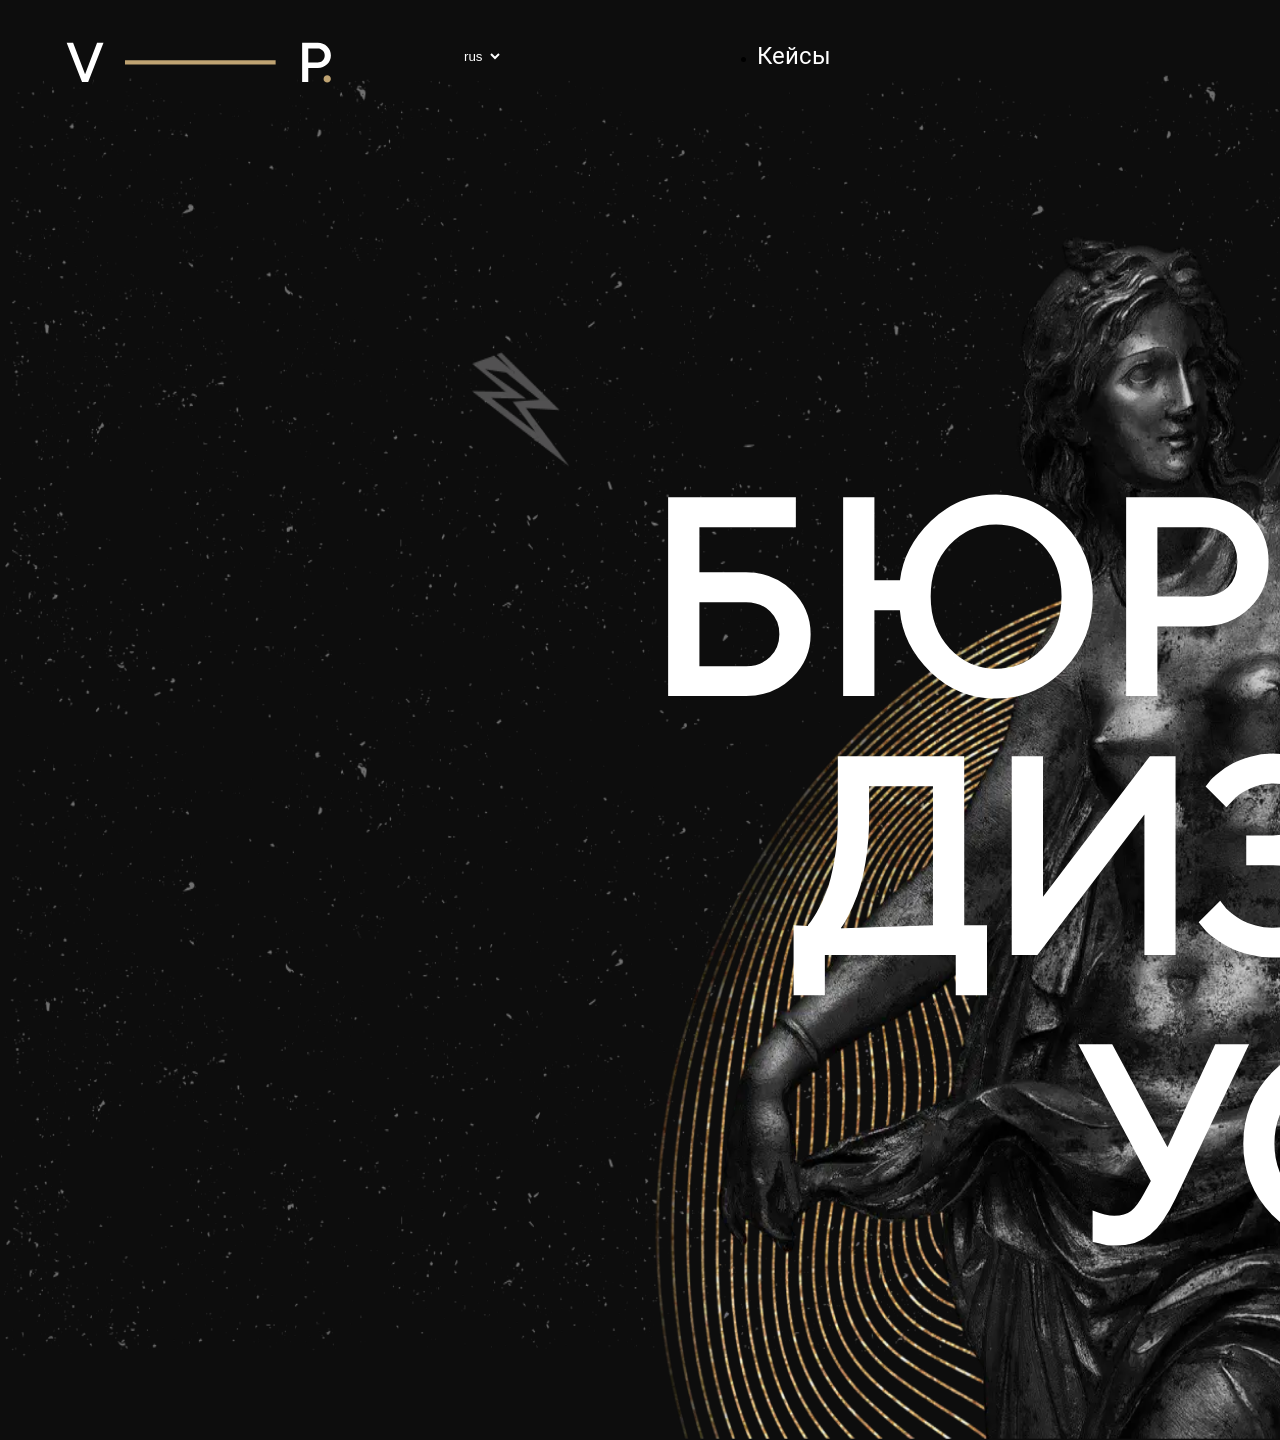
==== docs/index.html @ 6854f587 "cоздается header 2560px" ====
<!DOCTYPE html>
<html lang="ru">

<head>
    <meta charset="UTF-8">
    <meta name="viewport" content="width=device-width, initial-scale=1.0">
    <title>Document</title>
    <link rel="stylesheet" href="css/main.css?t=1648744261347">
</head>

<body>
    <!-- <svg>
        <use xlink:href="img/icons/sprite.svg#clock"></use>
    </svg>
    <svg>
        <use xlink:href="img/icons/sprite.svg#coin"></use>
    </svg>
    <svg>
        <use xlink:href="img/icons/sprite.svg#clouds-fill"></use>
    </svg> -->
    <header class="header">
        <div class="header__top">
          <div class="header__container container">
            <a href="#" class="header__logo logo">
              <picture>
                <!-- <source media="(min-width: 1200px)" srcset="img/header/logo-desktop.svg">
                <source media="(min-width: 768px)" srcset="img/header/logo-tablet.svg"> -->
                <img width="274" height="56" src="img/header/logo.svg" alt="logo" class="logo__img"/>
              </picture> 
            </a>
            <select name="" id="input0" required="required" class="header__select">
                <option class="header__option" value="rus">rus</option>
                <option class="header__option" value="eng">eng</option>
            </select>
            <nav class="nav header__nav js-nav nav--active">
              <ul class="nav__list nav__list--column">
                <li class="nav__item">
                  <a href="#" class="nav__link nav__link--active">Кейсы</a>
                </li>
                <li class="nav__item">
                  <a href="#" class="nav__link">Услуги</a>
                </li>
                <li class="nav__item">
                  <a href="#" class="nav__link">Процесс</a>
                </li>
                <li class="nav__item">
                    <a href="#" class="nav__link">Контакты</a>
                  </li>
              </ul>
            </nav>
            <button type="button" aria-label="close" class="burger header__burger js-burger">
              <span class="burger__line"></span>
              <span class="burger__line"></span>
              <span class="burger__line"></span>
            </button>
            <a class="header__button button button--width" href="#"><span>заявка на</span> проект</a>
          </div>
        </div>
        <div class="header__center">
          <div class="header__container-center container">
            <div class="header__wrap">
              <h1 class="header__title1">
                БЮРО<span class="header__dot">.</span>
              </h1>
              <h2 class="header__title2">
                ДИЗАЙН<span class="header__dot">.</span>
              </h2>
              <h3 class="header__title3">
                УСЛУГ<span class="header__dot">.</span>
              </h3>
              <picture class="header__back">
                <!-- <source media="(min-width: 1200px)" srcset="img/header/eat-desktop-1x.png, img/header/eat-desktop-2x.webp 2x">
                <source media="(min-width: 768px)"  srcset="img/header/eat-tablet-1x.png, img/header/eat-tablet-2x.webp 2x"> -->
                <img width="2560" height="1440" src="img/header/background.webp" alt="bacground" class="header__img"/>
              </picture> 
            </div>
          </div>
        </div>
      </header>


    <!-- подключаем js -->
    <script src="js/main.js?t=1648744261347"></script>
    <script>
        $('#input0').click(function() {
         if($("select#input0 :selected").val() == "rus") {
            $("select#input0").attr('style', 'background-image:url(images/lng_ru.png);');
         }
         if($("select#input0 :selected").val() == "eng") {
            $("select#input0").attr('style', 'background-image:url(images/lng_eng.png);');
         }
            console.log('select color: '+$("select#input0 :selected").val());
        });
        </script>
</body>

</html>
---- docs/css/main.css ----
*{margin:0;padding:0;box-sizing:border-box}img{vertical-align:top}@font-face{font-family:Roboto;src:url(../fonts/Roboto/Roboto-Regular.ttf) format("truetype")}@font-face{font-family:"TT Norms";src:url(../fonts/Norms/TTNorms-Regular.ttf) format("truetype")}.test{font-family:Roboto,Arial,Helvetica,Oswald,sans-serif;background-color:#ff55;height:100vh;display:grid;grid-auto-rows:min-content 1fr min-content;text-align:center;text-transform:uppercase;font-size:24px}.test header{padding:20px;background-color:#4ed19a}.test footer{padding:20px;background-color:#fdce93}.test__img{max-width:100%;height:100%;object-fit:cover}.test__pic{background:url(../img/mentor.jpg) center center/cover no-repeat}.test__content{display:grid;grid-template-columns:repeat(2,1fr);grid-gap:20px}.header{background-color:#0d0d0d;position:relative}.header__top{position:absolute}.header__container{display:flex;align-items:center;justify-content:space-between}.header__logo{margin-left:65px}.header__select{margin-right:254px;margin-left:121px;background-color:transparent;border:none;color:#fff}.header__option{background-color:transparent;color:#fff}.header__nav{flex-grow:1}.header__wrap{position:relative}.header__burger{display:none}.header__button{max-width:340px;margin-left:143px}.header__title1{position:absolute;top:27%;color:#fff;font:700 268px/416px "TT Norms",Arial,sans-serif;left:25%}.header__dot{font:700 268px/416px "TT Norms",Arial,sans-serif;color:#bfa372}.header__title2{position:absolute;top:45%;color:#fff;font:700 268px/416px "TT Norms",Arial,sans-serif;left:31%}.header__title3{position:absolute;top:65%;color:#fff;font:700 268px/416px "TT Norms",Arial,sans-serif;left:42%}.header__img{width:100%;display:block}.container{min-width:2560px;max-width:320px;margin-left:auto;margin-right:auto}.nav__list{display:flex;align-items:center;justify-content:space-between}.nav__item:nth-child(2){margin-left:auto;white-space:-moz-pre-space}.nav__item:nth-child(3){margin-right:auto}.nav__link{font:400 24px/28px Roboto,Arial,Helvetica,Oswald,sans-serif;color:#fff;text-decoration:none}.button{cursor:pointer;display:inline-block;vertical-align:top;border:none;transition:.2s ease-out;color:#bfa372;background-color:#1d1c1c;width:100%;padding:44px 10px 50px;text-align:center}
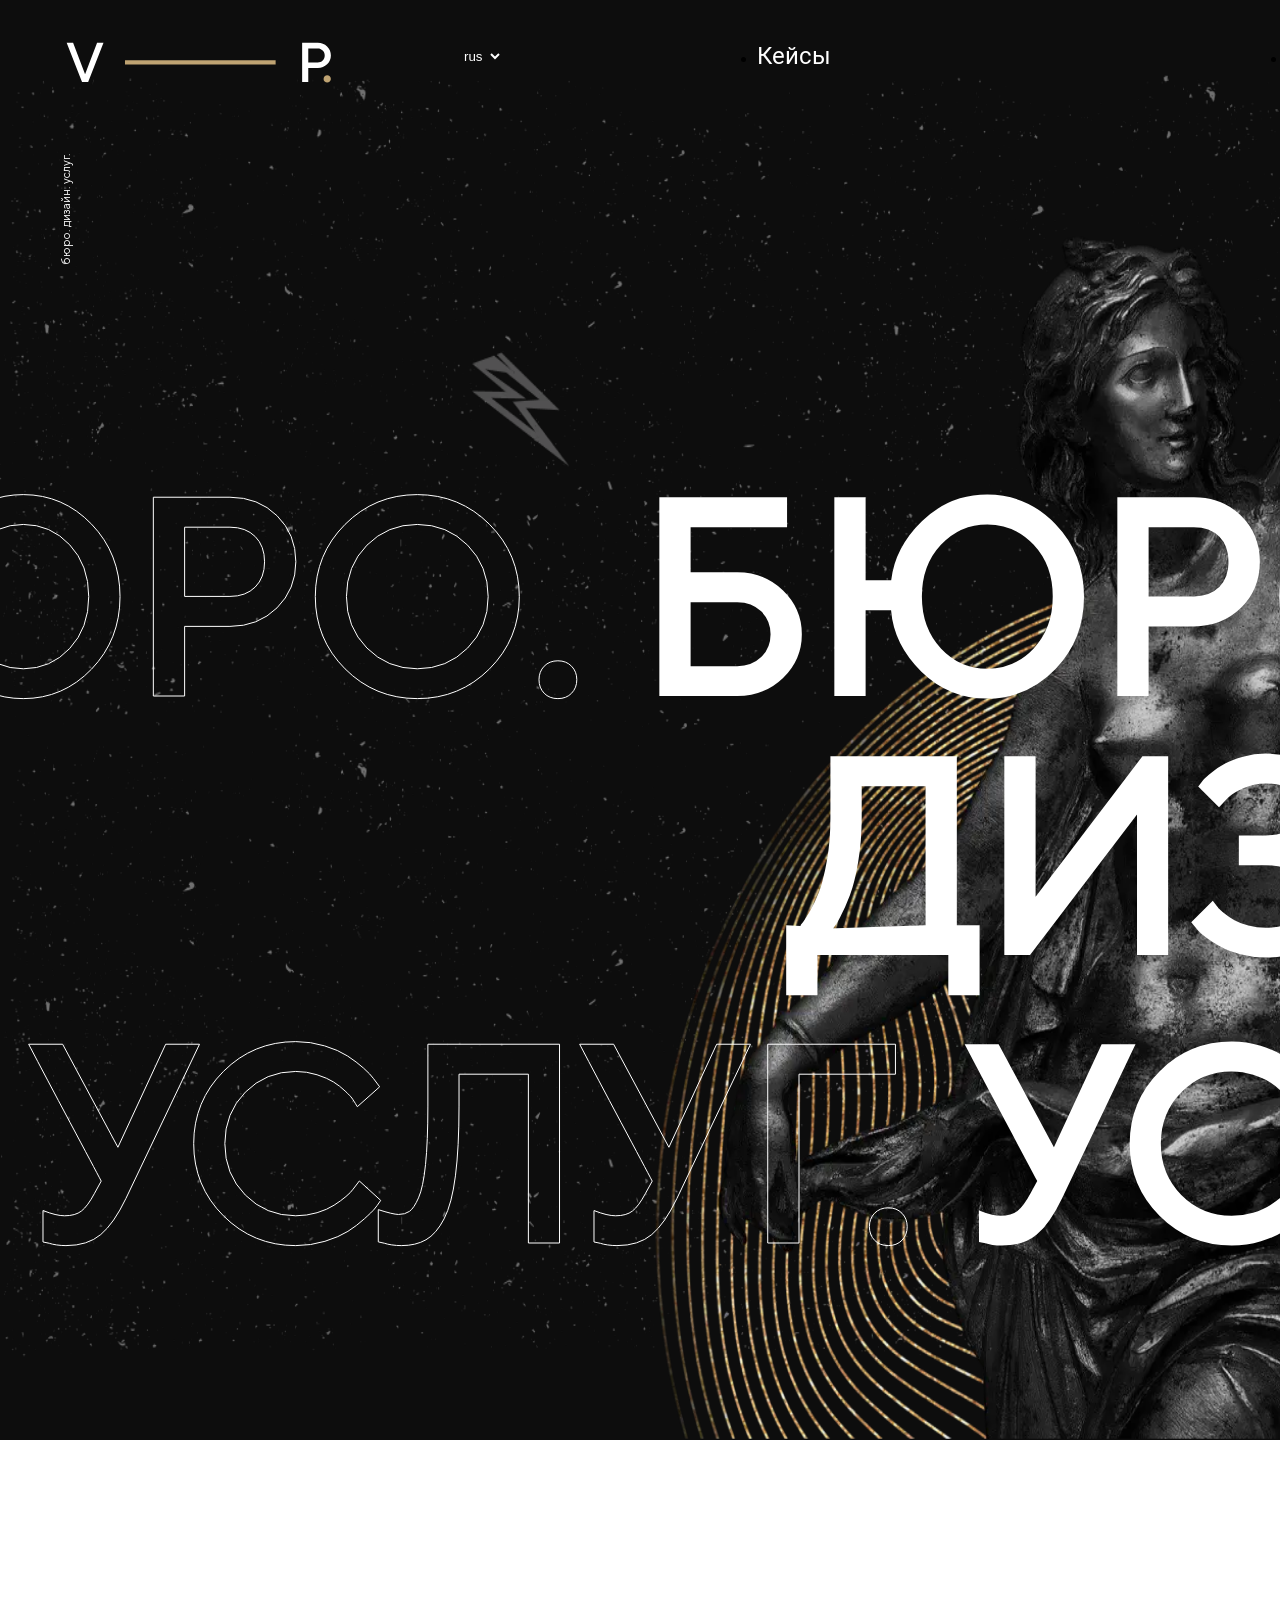
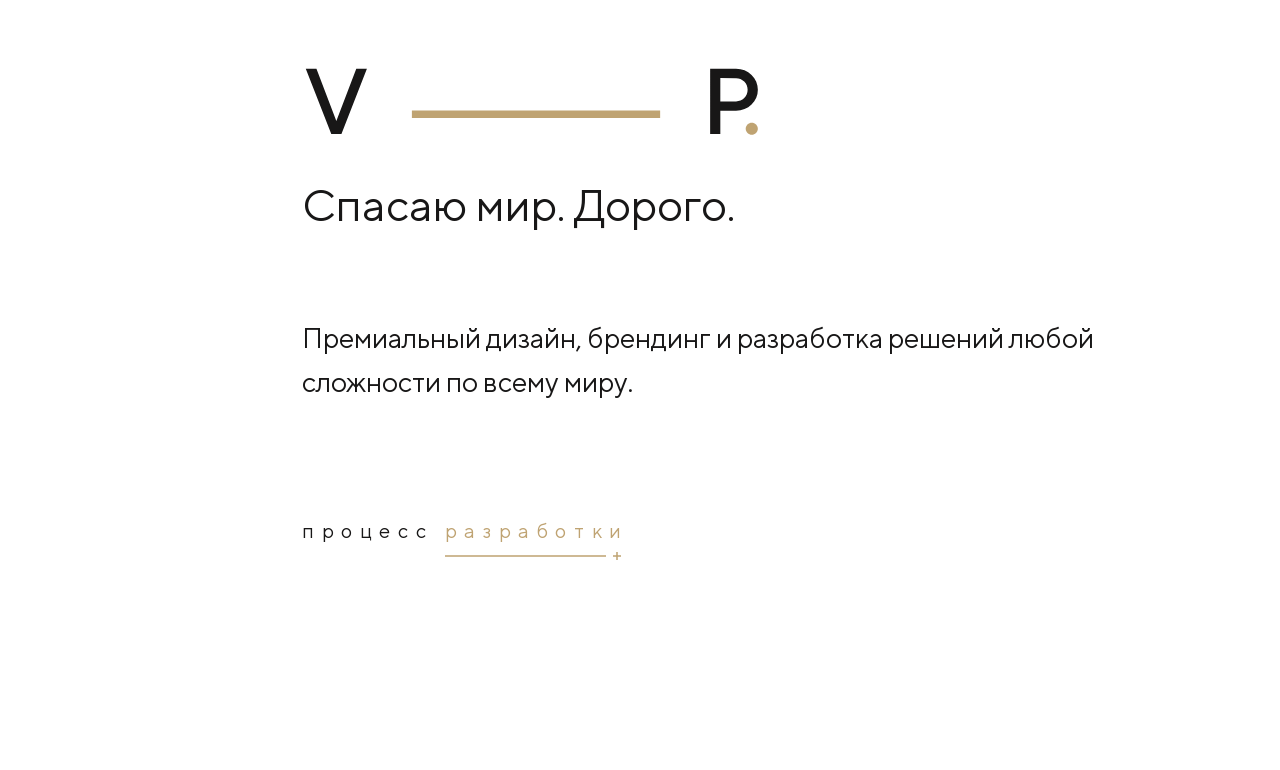
==== commit 1002e0b4: "создается блок info 2560px" ====
--- a/docs/index.html
+++ b/docs/index.html
@@ -5,7 +5,7 @@
     <meta charset="UTF-8">
     <meta name="viewport" content="width=device-width, initial-scale=1.0">
     <title>Document</title>
-    <link rel="stylesheet" href="css/main.css?t=1648744261347">
+    <link rel="stylesheet" href="css/main.css?t=1648762830791">
 </head>
 
 <body>
@@ -53,21 +53,23 @@
               <span class="burger__line"></span>
               <span class="burger__line"></span>
             </button>
-            <a class="header__button button button--width" href="#"><span>заявка на</span> проект</a>
+            <a class="header__button button button--width" href="#"><span class="button__color">заявка на</span> проект</a>
           </div>
         </div>
         <div class="header__center">
           <div class="header__container-center container">
             <div class="header__wrap">
-              <h1 class="header__title1">
+              <h1 class="header__title1"><span class="header__transparant">БЮРО.</span>
                 БЮРО<span class="header__dot">.</span>
               </h1>
               <h2 class="header__title2">
-                ДИЗАЙН<span class="header__dot">.</span>
+                ДИЗАЙН<span class="header__dot">.</span>  <span class="header__transparant">ДИЗАЙН.</span>
               </h2>
               <h3 class="header__title3">
+                <span class="header__transparant">УСЛУГ.</span>
                 УСЛУГ<span class="header__dot">.</span>
               </h3>
+              <div class="header__subtitle">бюро. дизайн. услуг.</div>
               <picture class="header__back">
                 <!-- <source media="(min-width: 1200px)" srcset="img/header/eat-desktop-1x.png, img/header/eat-desktop-2x.webp 2x">
                 <source media="(min-width: 768px)"  srcset="img/header/eat-tablet-1x.png, img/header/eat-tablet-2x.webp 2x"> -->
@@ -77,10 +79,33 @@
           </div>
         </div>
       </header>
+      <section class="info">
+        <div class="info__container container">
+          <div class="info__wrap-text">
+            <a href="#" class="info__logo logo">
+              <picture>
+                <!-- <source media="(min-width: 1200px)" srcset="img/header/logo-desktop.svg">
+                <source media="(min-width: 768px)" srcset="img/header/logo-tablet.svg"> -->
+                <img width="464" height="91" src="img/info/logo.svg" alt="logo" class="logo__img"/>
+              </picture> 
+            </a>
+            <h4 class="info__title">Спасаю мир. Дорого.</h4>
+            <div class="info__subtitle">Премиальный дизайн, брендинг и разработка решений любой сложности по всему миру.</div>
+            <a class="info__link" href="#">процесс <span class="info__link-color">разработки</span></a>
+          </div>
+          <div class="info__wrap-img">
+            <picture class="info__back">
+              <!-- <source media="(min-width: 1200px)" srcset="img/header/eat-desktop-1x.png, img/header/eat-desktop-2x.webp 2x">
+              <source media="(min-width: 768px)"  srcset="img/header/eat-tablet-1x.png, img/header/eat-tablet-2x.webp 2x"> -->
+              <img width="463" height="465" src="img/info/background.webp" alt="bacground" class="info__img"/>
+            </picture> 
+          </div>
+        </div>
+      </section>
 
 
     <!-- подключаем js -->
-    <script src="js/main.js?t=1648744261347"></script>
+    <script src="js/main.js?t=1648762830791"></script>
     <script>
         $('#input0').click(function() {
          if($("select#input0 :selected").val() == "rus") {
--- a/docs/css/main.css
+++ b/docs/css/main.css
@@ -1 +1 @@
-*{margin:0;padding:0;box-sizing:border-box}img{vertical-align:top}@font-face{font-family:Roboto;src:url(../fonts/Roboto/Roboto-Regular.ttf) format("truetype")}@font-face{font-family:"TT Norms";src:url(../fonts/Norms/TTNorms-Regular.ttf) format("truetype")}.test{font-family:Roboto,Arial,Helvetica,Oswald,sans-serif;background-color:#ff55;height:100vh;display:grid;grid-auto-rows:min-content 1fr min-content;text-align:center;text-transform:uppercase;font-size:24px}.test header{padding:20px;background-color:#4ed19a}.test footer{padding:20px;background-color:#fdce93}.test__img{max-width:100%;height:100%;object-fit:cover}.test__pic{background:url(../img/mentor.jpg) center center/cover no-repeat}.test__content{display:grid;grid-template-columns:repeat(2,1fr);grid-gap:20px}.header{background-color:#0d0d0d;position:relative}.header__top{position:absolute}.header__container{display:flex;align-items:center;justify-content:space-between}.header__logo{margin-left:65px}.header__select{margin-right:254px;margin-left:121px;background-color:transparent;border:none;color:#fff}.header__option{background-color:transparent;color:#fff}.header__nav{flex-grow:1}.header__wrap{position:relative}.header__burger{display:none}.header__button{max-width:340px;margin-left:143px}.header__title1{position:absolute;top:27%;color:#fff;font:700 268px/416px "TT Norms",Arial,sans-serif;left:25%}.header__dot{font:700 268px/416px "TT Norms",Arial,sans-serif;color:#bfa372}.header__title2{position:absolute;top:45%;color:#fff;font:700 268px/416px "TT Norms",Arial,sans-serif;left:31%}.header__title3{position:absolute;top:65%;color:#fff;font:700 268px/416px "TT Norms",Arial,sans-serif;left:42%}.header__img{width:100%;display:block}.container{min-width:2560px;max-width:320px;margin-left:auto;margin-right:auto}.nav__list{display:flex;align-items:center;justify-content:space-between}.nav__item:nth-child(2){margin-left:auto;white-space:-moz-pre-space}.nav__item:nth-child(3){margin-right:auto}.nav__link{font:400 24px/28px Roboto,Arial,Helvetica,Oswald,sans-serif;color:#fff;text-decoration:none}.button{cursor:pointer;display:inline-block;vertical-align:top;border:none;transition:.2s ease-out;color:#bfa372;background-color:#1d1c1c;width:100%;padding:44px 10px 50px;text-align:center}+*{margin:0;padding:0;box-sizing:border-box}img{vertical-align:top}@font-face{font-family:Roboto;src:url(../fonts/Roboto/Roboto-Regular.ttf) format("truetype")}@font-face{font-family:"TT Norms";src:url(../fonts/Norms/TTNorms-Regular.ttf) format("truetype")}.test{font-family:Roboto,Arial,Helvetica,Oswald,sans-serif;background-color:#ff55;height:100vh;display:grid;grid-auto-rows:min-content 1fr min-content;text-align:center;text-transform:uppercase;font-size:24px}.test header{padding:20px;background-color:#4ed19a}.test footer{padding:20px;background-color:#fdce93}.test__img{max-width:100%;height:100%;object-fit:cover}.test__pic{background:url(../img/mentor.jpg) center center/cover no-repeat}.test__content{display:grid;grid-template-columns:repeat(2,1fr);grid-gap:20px}.header{background-color:#0d0d0d;position:relative}.header__top{position:absolute}.header__container{display:flex;align-items:center;justify-content:space-between}.header__logo{margin-left:65px}.header__select{margin-right:254px;margin-left:121px;background-color:transparent;border:none;color:#fff}.header__option{background-color:transparent;color:#fff}.header__nav{flex-grow:1}.header__wrap{position:relative}.header__burger{display:none}.header__button{max-width:390px;margin-left:143px;position:relative;display:flex}.header__button::after{position:absolute;content:" ";background:url(../img/header/line.svg) no-repeat;right:91px;bottom:32px;width:92px;height:6px}.header__title1{position:absolute;top:27%;color:#fff;font:700 268px/416px "TT Norms",Arial,sans-serif;left:-13%}.header__dot{font:700 268px/416px "TT Norms",Arial,sans-serif;color:#bfa372}.header__title2{position:absolute;top:45%;color:#fff;font:700 268px/416px "TT Norms",Arial,sans-serif;right:-27%}.header__title3{position:absolute;top:65%;color:#fff;font:700 268px/416px "TT Norms",Arial,sans-serif;left:1%}.header__transparant{font:700 268px/416px "TT Norms",Arial,sans-serif;color:transparent;-webkit-text-stroke:1px #fff}.header__subtitle{font:400 12px/14px "TT Norms",Arial,sans-serif;color:#fff;position:absolute;top:14%;left:10px;transform:rotate(-90deg)}.header__img{width:100%;display:block}.logo__img{display:block}.container{min-width:2560px;max-width:320px;margin-left:auto;margin-right:auto}.nav__list{display:flex;align-items:center;justify-content:space-between}.nav__item:nth-child(2){margin-left:auto;white-space:-moz-pre-space}.nav__item:nth-child(3){margin-right:auto}.nav__link{font:400 24px/28px Roboto,Arial,Helvetica,Oswald,sans-serif;color:#fff;text-decoration:none}.button{cursor:pointer;display:inline-block;vertical-align:top;border:none;transition:.2s ease-out;color:#fff;background-color:#1d1c1c;width:100%;text-decoration:none;letter-spacing:.38em;padding:44px 10px 50px;text-align:center}.button__color{color:#bfa372;display:inline-block}.info{background-color:#fff}.info__container{display:flex;align-items:center;justify-content:space-between;padding:205px 464px 227px 302px}.info__logo{width:464px;height:91px;display:block;object-fit:cover;margin-bottom:42px}.info__title{font:400 45px/53px "TT Norms",Arial,sans-serif;color:#181717;margin-bottom:85px}.info__subtitle{font:400 28px/44px "TT Norms",Arial,sans-serif;color:#181717;max-width:862px;margin-bottom:115px}.info__link{display:inline-block;font:400 20px/24px "TT Norms",Arial,sans-serif;color:#181717;letter-spacing:.38em;text-decoration:none;position:relative}.info__link-color{color:#bfa372}.info__link::after{position:absolute;content:" ";background:url(../img/info/line.svg) no-repeat;right:-11px;top:33px;width:195px;height:9px}
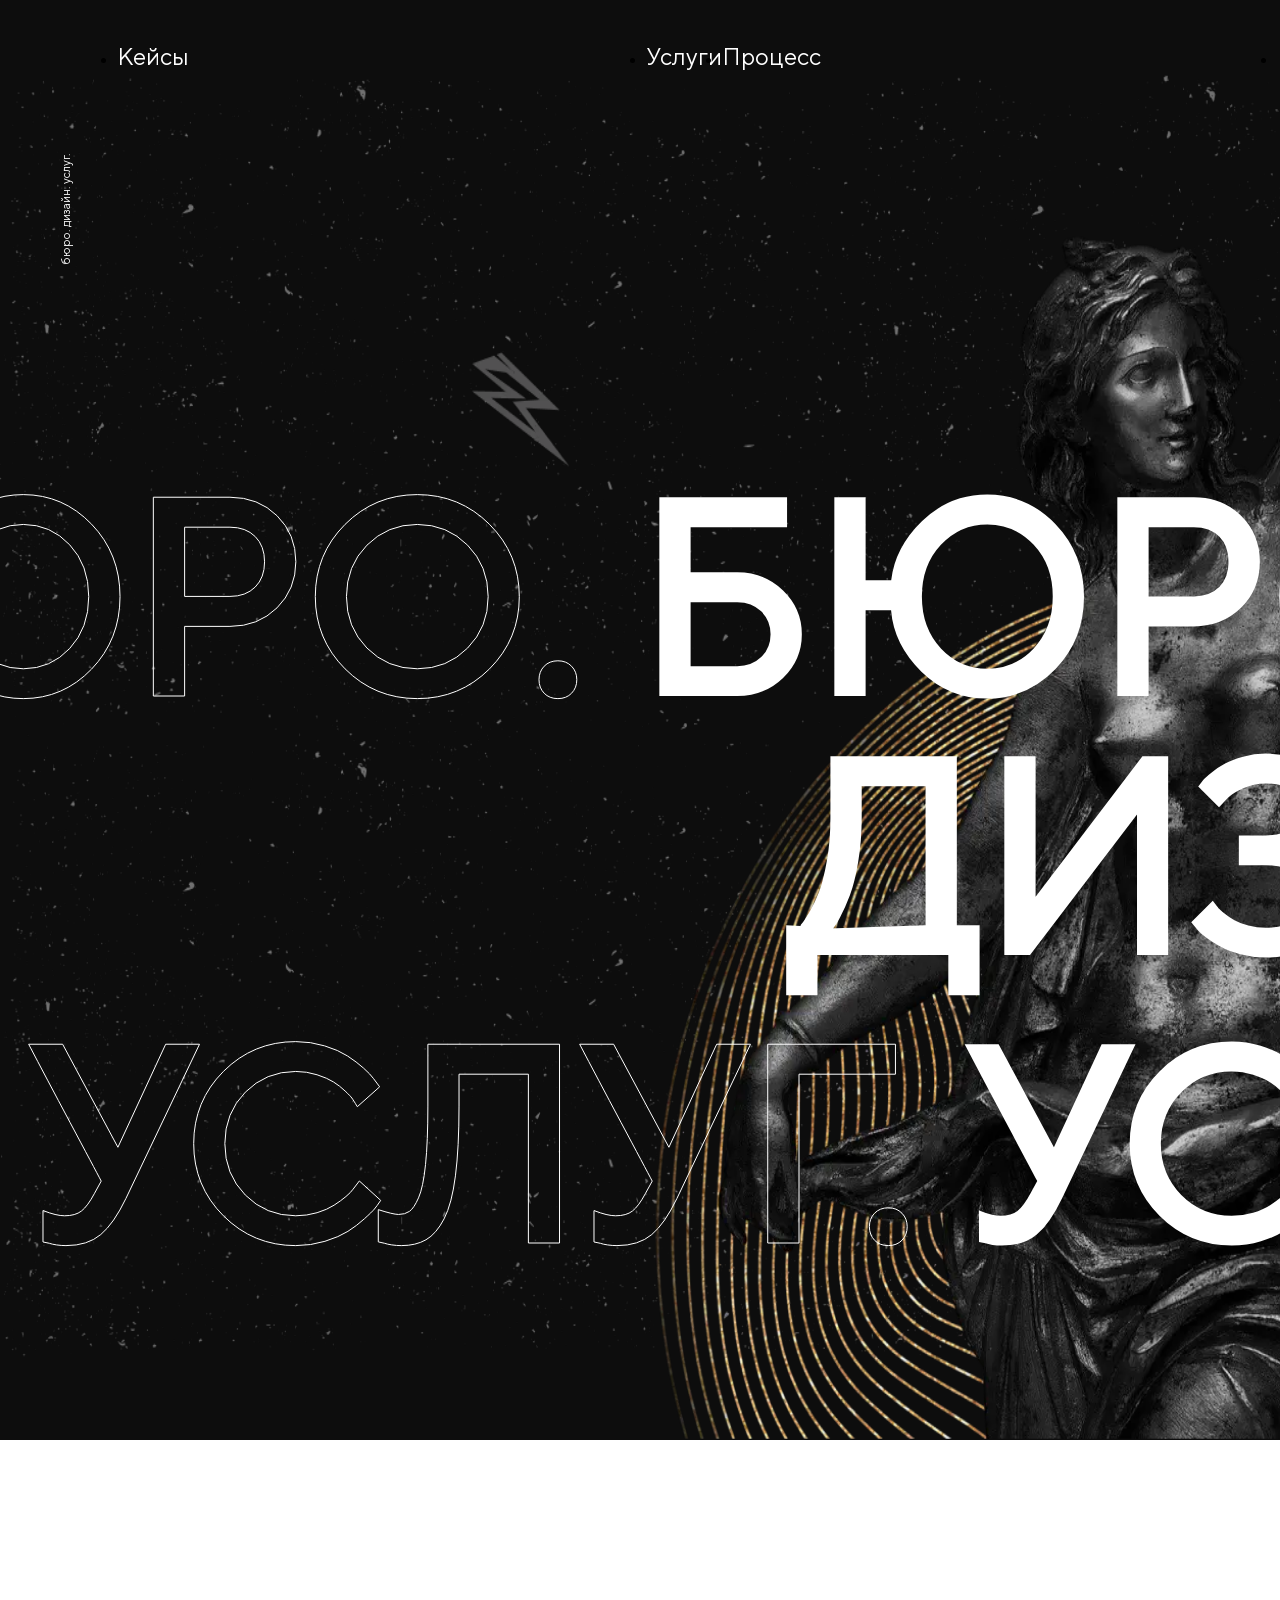
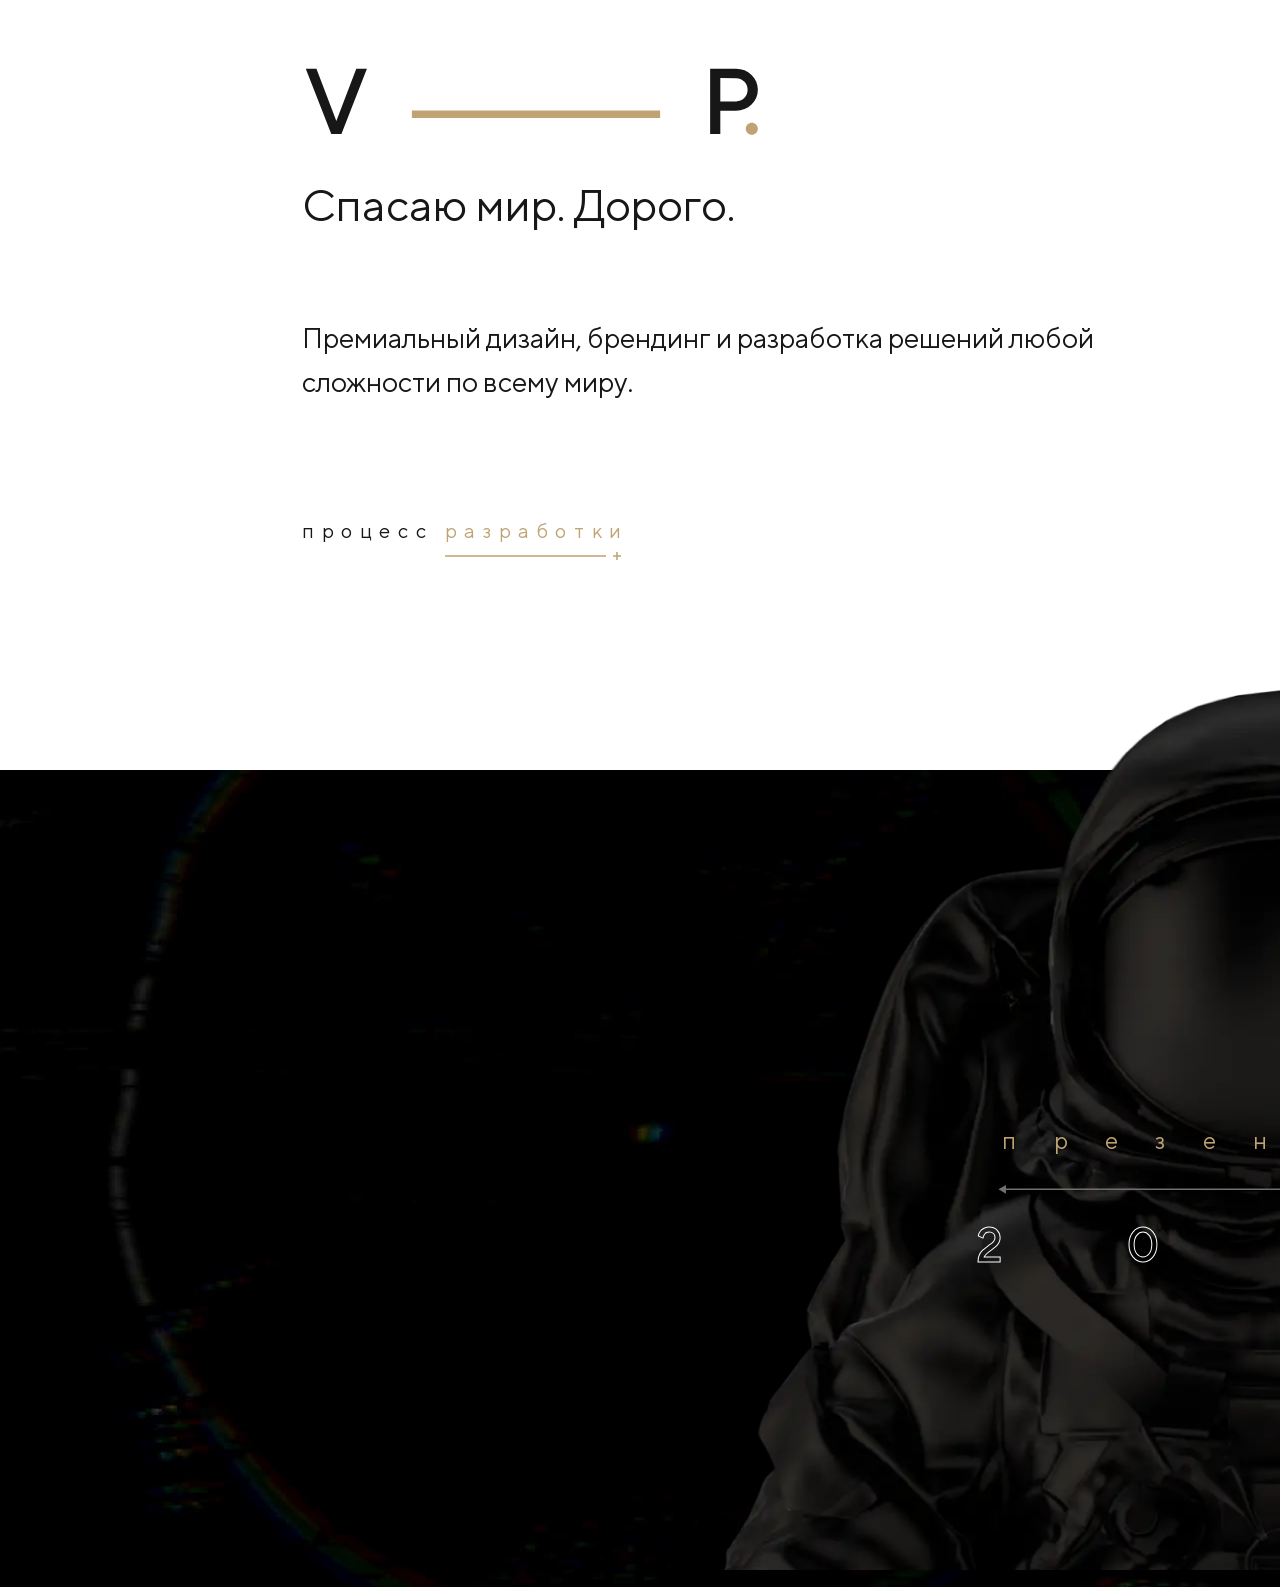
==== commit 161fc3c2: "создается блок presentation" ====
--- a/docs/index.html
+++ b/docs/index.html
@@ -5,7 +5,7 @@
     <meta charset="UTF-8">
     <meta name="viewport" content="width=device-width, initial-scale=1.0">
     <title>Document</title>
-    <link rel="stylesheet" href="css/main.css?t=1648762830791">
+    <link rel="stylesheet" href="css/main.css?t=1648934604982">
 </head>
 
 <body>
@@ -102,10 +102,21 @@
           </div>
         </div>
       </section>
+      <section class="presentation">
+        <div class="presentation__container container">
+          <h5 class="presentation__title">презентация</h5>
+          <div class="presentation__subtitle">20<span class="presentation__subtitle-color">22</span></div>
+          <picture class="presentation__back">
+            <!-- <source media="(min-width: 1200px)" srcset="img/header/eat-desktop-1x.png, img/header/eat-desktop-2x.webp 2x">
+            <source media="(min-width: 768px)"  srcset="img/header/eat-tablet-1x.png, img/header/eat-tablet-2x.webp 2x"> -->
+            <img width="463" height="465" src="img/presentation/cosmo.webp" alt="bacground" class="presentation__img"/>
+          </picture> 
+        </div>
+      </section>
 
 
     <!-- подключаем js -->
-    <script src="js/main.js?t=1648762830791"></script>
+    <script src="js/main.js?t=1648934604982"></script>
     <script>
         $('#input0').click(function() {
          if($("select#input0 :selected").val() == "rus") {
--- a/docs/css/main.css
+++ b/docs/css/main.css
@@ -1 +1 @@
-*{margin:0;padding:0;box-sizing:border-box}img{vertical-align:top}@font-face{font-family:Roboto;src:url(../fonts/Roboto/Roboto-Regular.ttf) format("truetype")}@font-face{font-family:"TT Norms";src:url(../fonts/Norms/TTNorms-Regular.ttf) format("truetype")}.test{font-family:Roboto,Arial,Helvetica,Oswald,sans-serif;background-color:#ff55;height:100vh;display:grid;grid-auto-rows:min-content 1fr min-content;text-align:center;text-transform:uppercase;font-size:24px}.test header{padding:20px;background-color:#4ed19a}.test footer{padding:20px;background-color:#fdce93}.test__img{max-width:100%;height:100%;object-fit:cover}.test__pic{background:url(../img/mentor.jpg) center center/cover no-repeat}.test__content{display:grid;grid-template-columns:repeat(2,1fr);grid-gap:20px}.header{background-color:#0d0d0d;position:relative}.header__top{position:absolute}.header__container{display:flex;align-items:center;justify-content:space-between}.header__logo{margin-left:65px}.header__select{margin-right:254px;margin-left:121px;background-color:transparent;border:none;color:#fff}.header__option{background-color:transparent;color:#fff}.header__nav{flex-grow:1}.header__wrap{position:relative}.header__burger{display:none}.header__button{max-width:390px;margin-left:143px;position:relative;display:flex}.header__button::after{position:absolute;content:" ";background:url(../img/header/line.svg) no-repeat;right:91px;bottom:32px;width:92px;height:6px}.header__title1{position:absolute;top:27%;color:#fff;font:700 268px/416px "TT Norms",Arial,sans-serif;left:-13%}.header__dot{font:700 268px/416px "TT Norms",Arial,sans-serif;color:#bfa372}.header__title2{position:absolute;top:45%;color:#fff;font:700 268px/416px "TT Norms",Arial,sans-serif;right:-27%}.header__title3{position:absolute;top:65%;color:#fff;font:700 268px/416px "TT Norms",Arial,sans-serif;left:1%}.header__transparant{font:700 268px/416px "TT Norms",Arial,sans-serif;color:transparent;-webkit-text-stroke:1px #fff}.header__subtitle{font:400 12px/14px "TT Norms",Arial,sans-serif;color:#fff;position:absolute;top:14%;left:10px;transform:rotate(-90deg)}.header__img{width:100%;display:block}.logo__img{display:block}.container{min-width:2560px;max-width:320px;margin-left:auto;margin-right:auto}.nav__list{display:flex;align-items:center;justify-content:space-between}.nav__item:nth-child(2){margin-left:auto;white-space:-moz-pre-space}.nav__item:nth-child(3){margin-right:auto}.nav__link{font:400 24px/28px Roboto,Arial,Helvetica,Oswald,sans-serif;color:#fff;text-decoration:none}.button{cursor:pointer;display:inline-block;vertical-align:top;border:none;transition:.2s ease-out;color:#fff;background-color:#1d1c1c;width:100%;text-decoration:none;letter-spacing:.38em;padding:44px 10px 50px;text-align:center}.button__color{color:#bfa372;display:inline-block}.info{background-color:#fff}.info__container{display:flex;align-items:center;justify-content:space-between;padding:205px 464px 227px 302px}.info__logo{width:464px;height:91px;display:block;object-fit:cover;margin-bottom:42px}.info__title{font:400 45px/53px "TT Norms",Arial,sans-serif;color:#181717;margin-bottom:85px}.info__subtitle{font:400 28px/44px "TT Norms",Arial,sans-serif;color:#181717;max-width:862px;margin-bottom:115px}.info__link{display:inline-block;font:400 20px/24px "TT Norms",Arial,sans-serif;color:#181717;letter-spacing:.38em;text-decoration:none;position:relative}.info__link-color{color:#bfa372}.info__link::after{position:absolute;content:" ";background:url(../img/info/line.svg) no-repeat;right:-11px;top:33px;width:195px;height:9px}+*{margin:0;padding:0;box-sizing:border-box}img{vertical-align:top}@font-face{font-family:Roboto;src:url(../fonts/Roboto/Roboto-Regular.ttf) format("truetype")}@font-face{font-family:"TT Norms";src:url(../fonts/Norms/TTNorms-Regular.ttf) format("truetype")}.test{font-family:Roboto,Arial,Helvetica,Oswald,sans-serif;background-color:#ff55;height:100vh;display:grid;grid-auto-rows:min-content 1fr min-content;text-align:center;text-transform:uppercase;font-size:24px}.test header{padding:20px;background-color:#4ed19a}.test footer{padding:20px;background-color:#fdce93}.test__img{max-width:100%;height:100%;object-fit:cover}.test__pic{background:url(../img/mentor.jpg) center center/cover no-repeat}.test__content{display:grid;grid-template-columns:repeat(2,1fr);grid-gap:20px}.header{background-color:#0d0d0d;position:relative}.header__top{position:absolute;left:50%;transform:translate(-50%);z-index:1}.header__container{display:flex;align-items:center;justify-content:space-between}.header__logo{margin-left:65px}.header__select{margin-right:254px;margin-left:121px;background-color:transparent;border:none;color:#fff}.header__option{background-color:transparent;color:#fff}.header__nav{flex-grow:1}.header__wrap{position:relative}.header__burger{display:none}.header__button{max-width:390px;margin-left:143px;position:relative;display:flex}.header__button::after{position:absolute;content:" ";background:url(../img/header/line.svg) no-repeat;right:91px;bottom:32px;width:92px;height:6px}.header__title1{position:absolute;top:27%;color:#fff;font:700 268px/416px "TT Norms",Arial,sans-serif;left:-13%}.header__dot{font:700 268px/416px "TT Norms",Arial,sans-serif;color:#bfa372}.header__title2{position:absolute;top:45%;color:#fff;font:700 268px/416px "TT Norms",Arial,sans-serif;right:-27%}.header__title3{position:absolute;top:65%;color:#fff;font:700 268px/416px "TT Norms",Arial,sans-serif;left:1%}.header__transparant{font:700 268px/416px "TT Norms",Arial,sans-serif;color:transparent;-webkit-text-stroke:1px #fff}.header__subtitle{font:400 12px/14px "TT Norms",Arial,sans-serif;color:#fff;position:absolute;top:14%;left:10px;transform:rotate(-90deg)}.header__img{width:100%;display:block}.logo__img{display:block}.container{min-width:2560px;max-width:320px;margin-left:auto;margin-right:auto}.nav__list{display:flex;align-items:center;justify-content:space-between}.nav__item:nth-child(2){margin-left:auto;white-space:-moz-pre-space}.nav__item:nth-child(3){margin-right:auto}.nav__link{font:400 24px/28px "TT Norms",Arial,sans-serif;color:#fff;text-decoration:none}.button{cursor:pointer;display:inline-block;vertical-align:top;border:none;transition:.2s ease-out;color:#fff;background-color:#1d1c1c;width:100%;text-decoration:none;letter-spacing:.38em;padding:44px 10px 50px;text-align:center}.button__color{color:#bfa372;display:inline-block}.info{background-color:#fff}.info__container{display:flex;align-items:center;justify-content:space-between;padding:205px 464px 227px 302px}.info__logo{width:464px;height:91px;display:block;object-fit:cover;margin-bottom:42px}.info__title{font:400 45px/53px "TT Norms",Arial,sans-serif;color:#181717;margin-bottom:85px}.info__subtitle{font:400 28px/44px "TT Norms",Arial,sans-serif;color:#181717;max-width:862px;margin-bottom:115px}.info__link{display:inline-block;font:400 20px/24px "TT Norms",Arial,sans-serif;color:#181717;letter-spacing:.38em;text-decoration:none;position:relative}.info__link-color{color:#bfa372}.info__link::after{position:absolute;content:" ";background:url(../img/info/line.svg) no-repeat;right:-11px;top:33px;width:195px;height:9px}.presentation{background:url(../img/presentation/background.jpg) center center/cover no-repeat}.presentation__container{position:relative;padding-top:356px;padding-bottom:314px}.presentation__title{letter-spacing:1.56em;font:400 24px/28px "TT Norms",Arial,sans-serif;color:#bfa372;text-align:center;position:relative;z-index:10;margin-bottom:64px}.presentation__title::after{position:absolute;content:" ";left:39%;bottom:-50px;width:100%;height:20px;background:url(../img/presentation/arrow.svg) no-repeat}.presentation__subtitle{letter-spacing:2.72em;font:700 46px/55px "TT Norms",Arial,sans-serif;color:transparent;-webkit-text-stroke:1px #fff;text-align:center;position:relative;z-index:10}.presentation__subtitle-color{font:700 46px/55px "TT Norms",Arial,sans-serif;color:#bfa372;-webkit-text-stroke:0 #fff}.presentation__back{position:absolute;top:-200px;left:50%;transform:translate(-50%);z-index:0}.presentation__img{display:block;width:1569px;height:1000px}
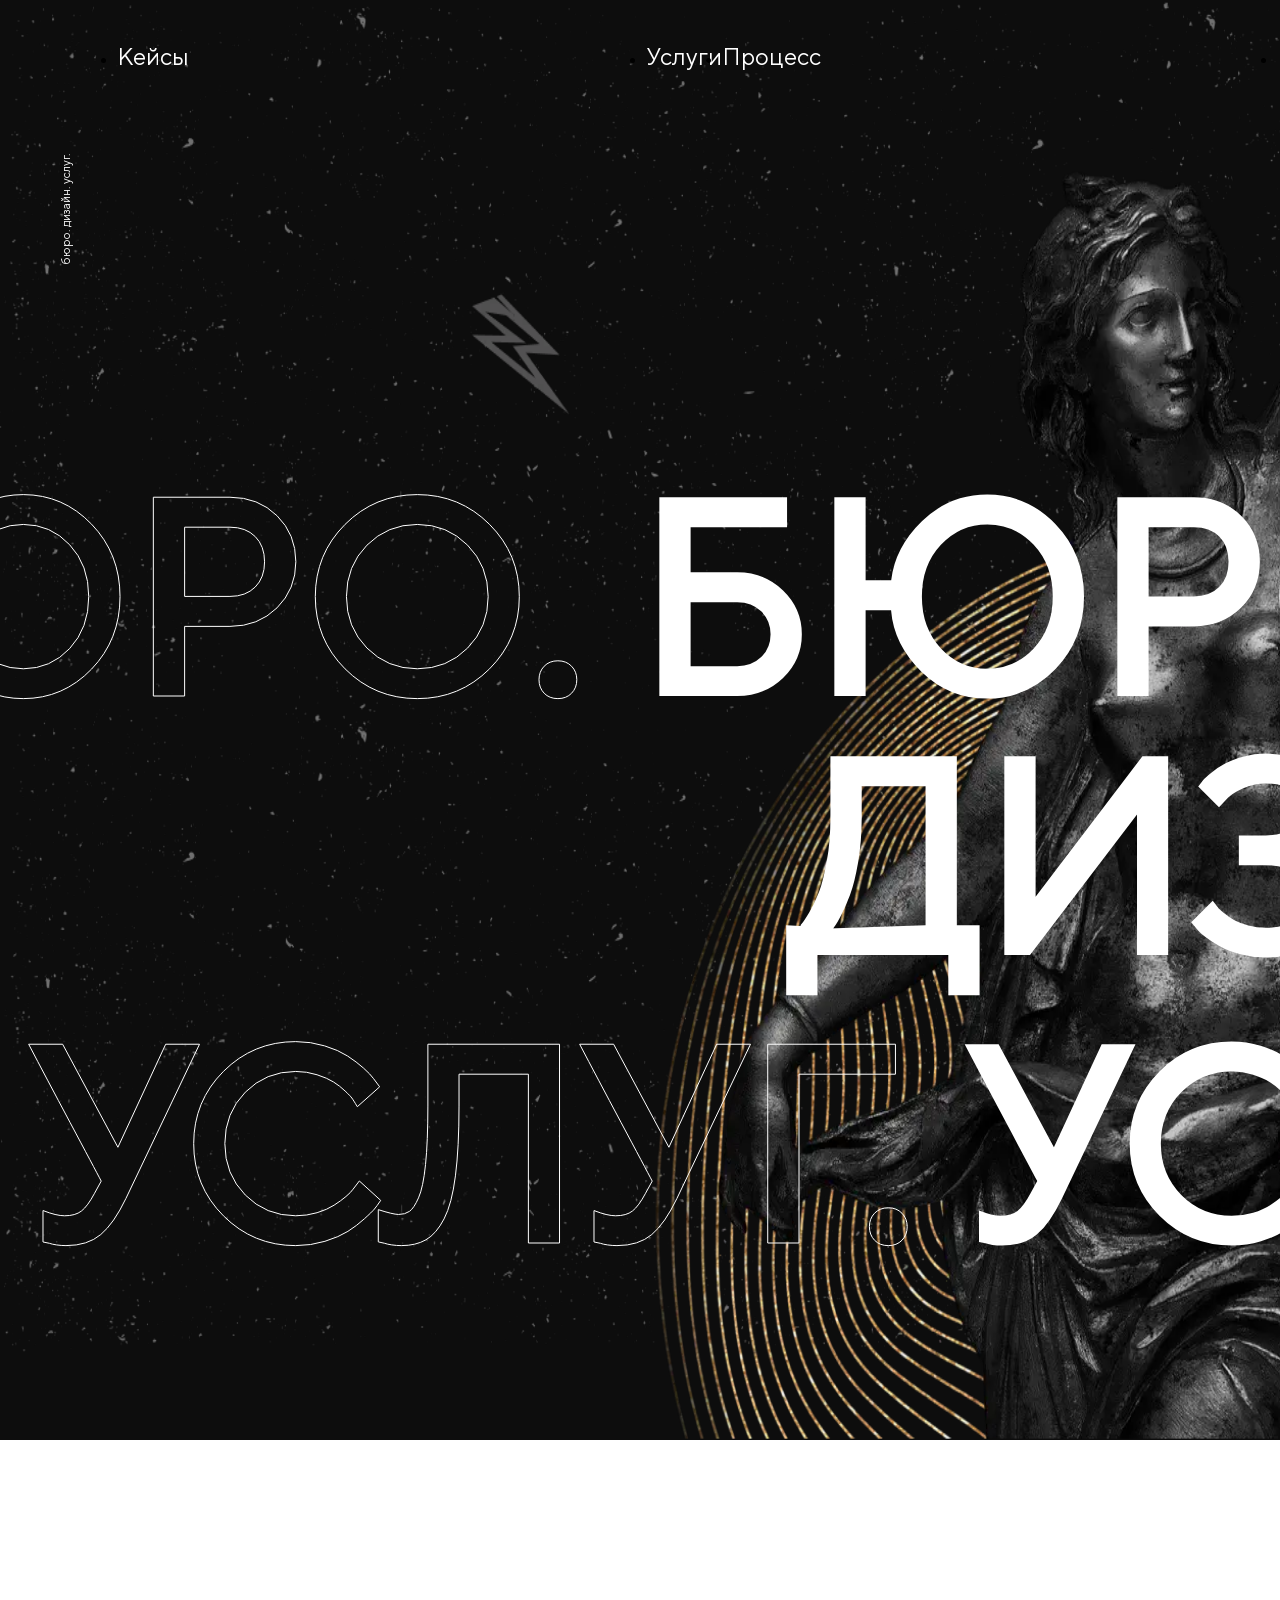
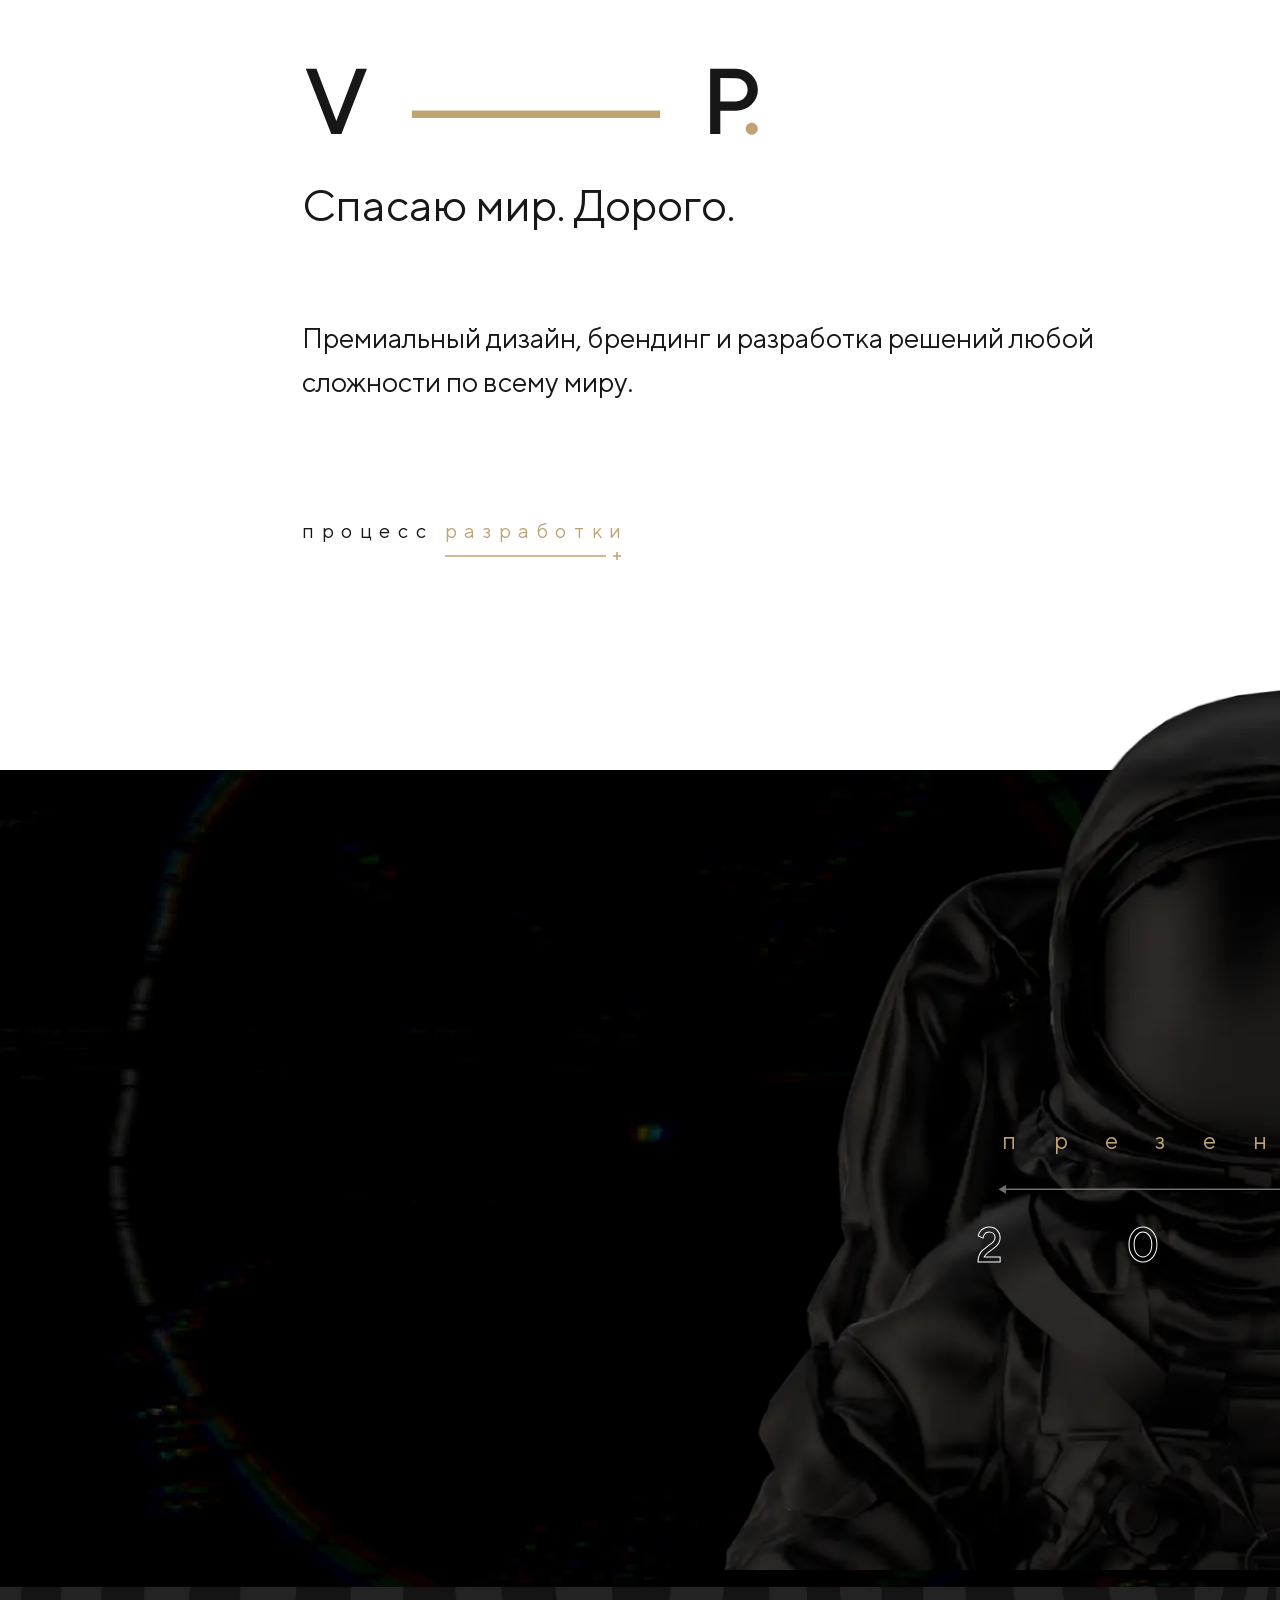
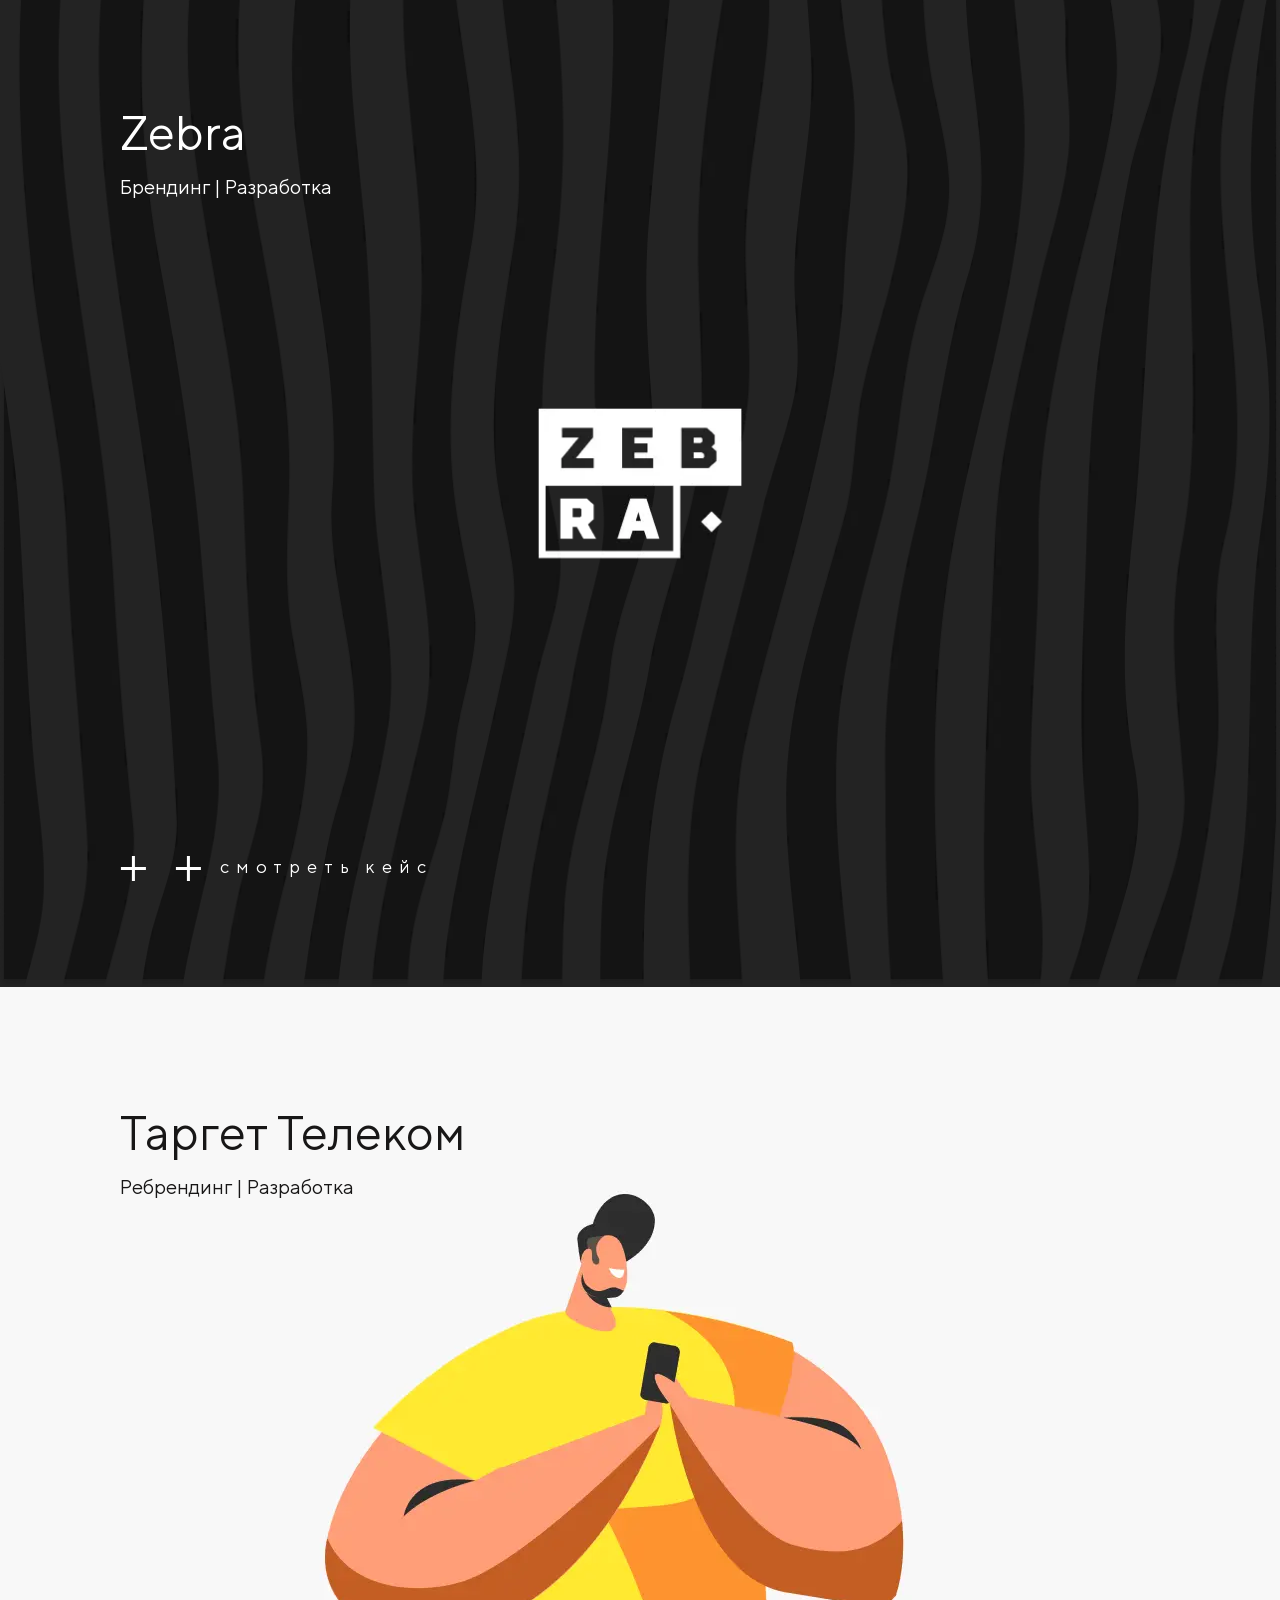
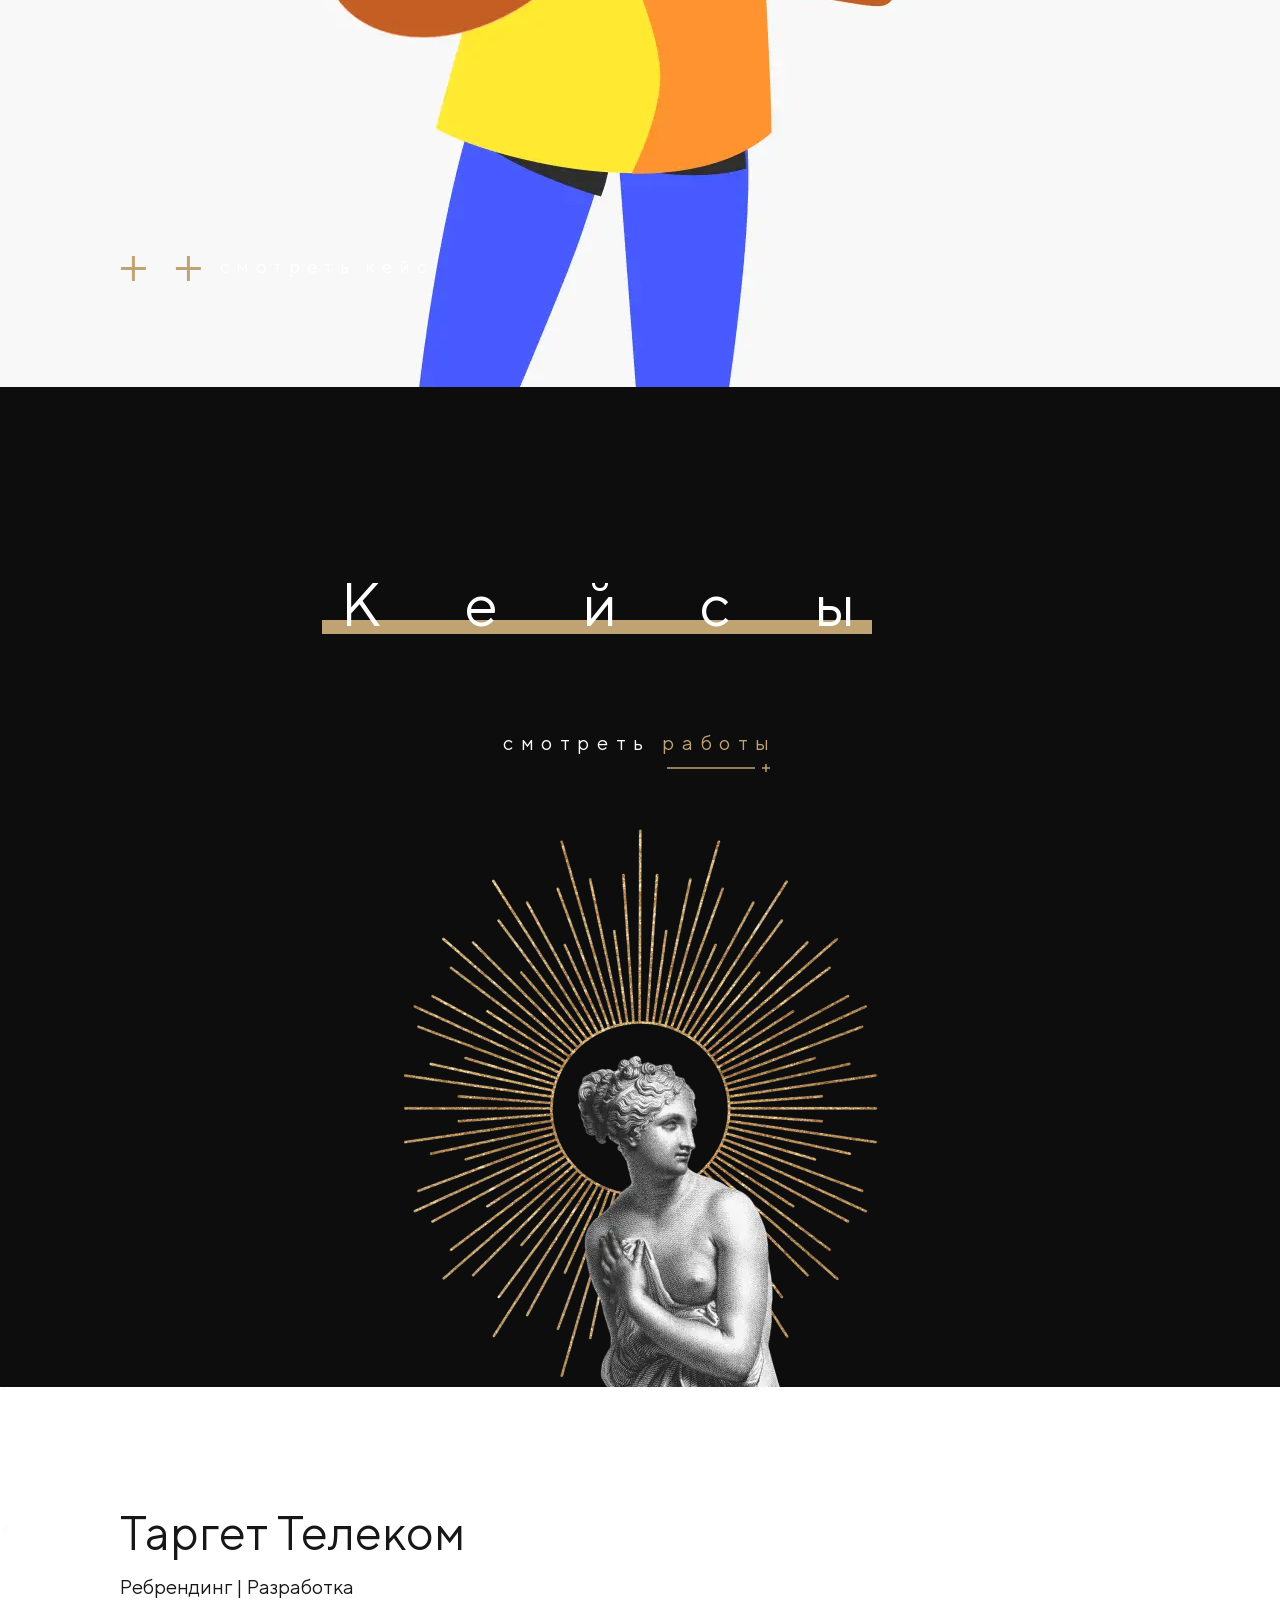
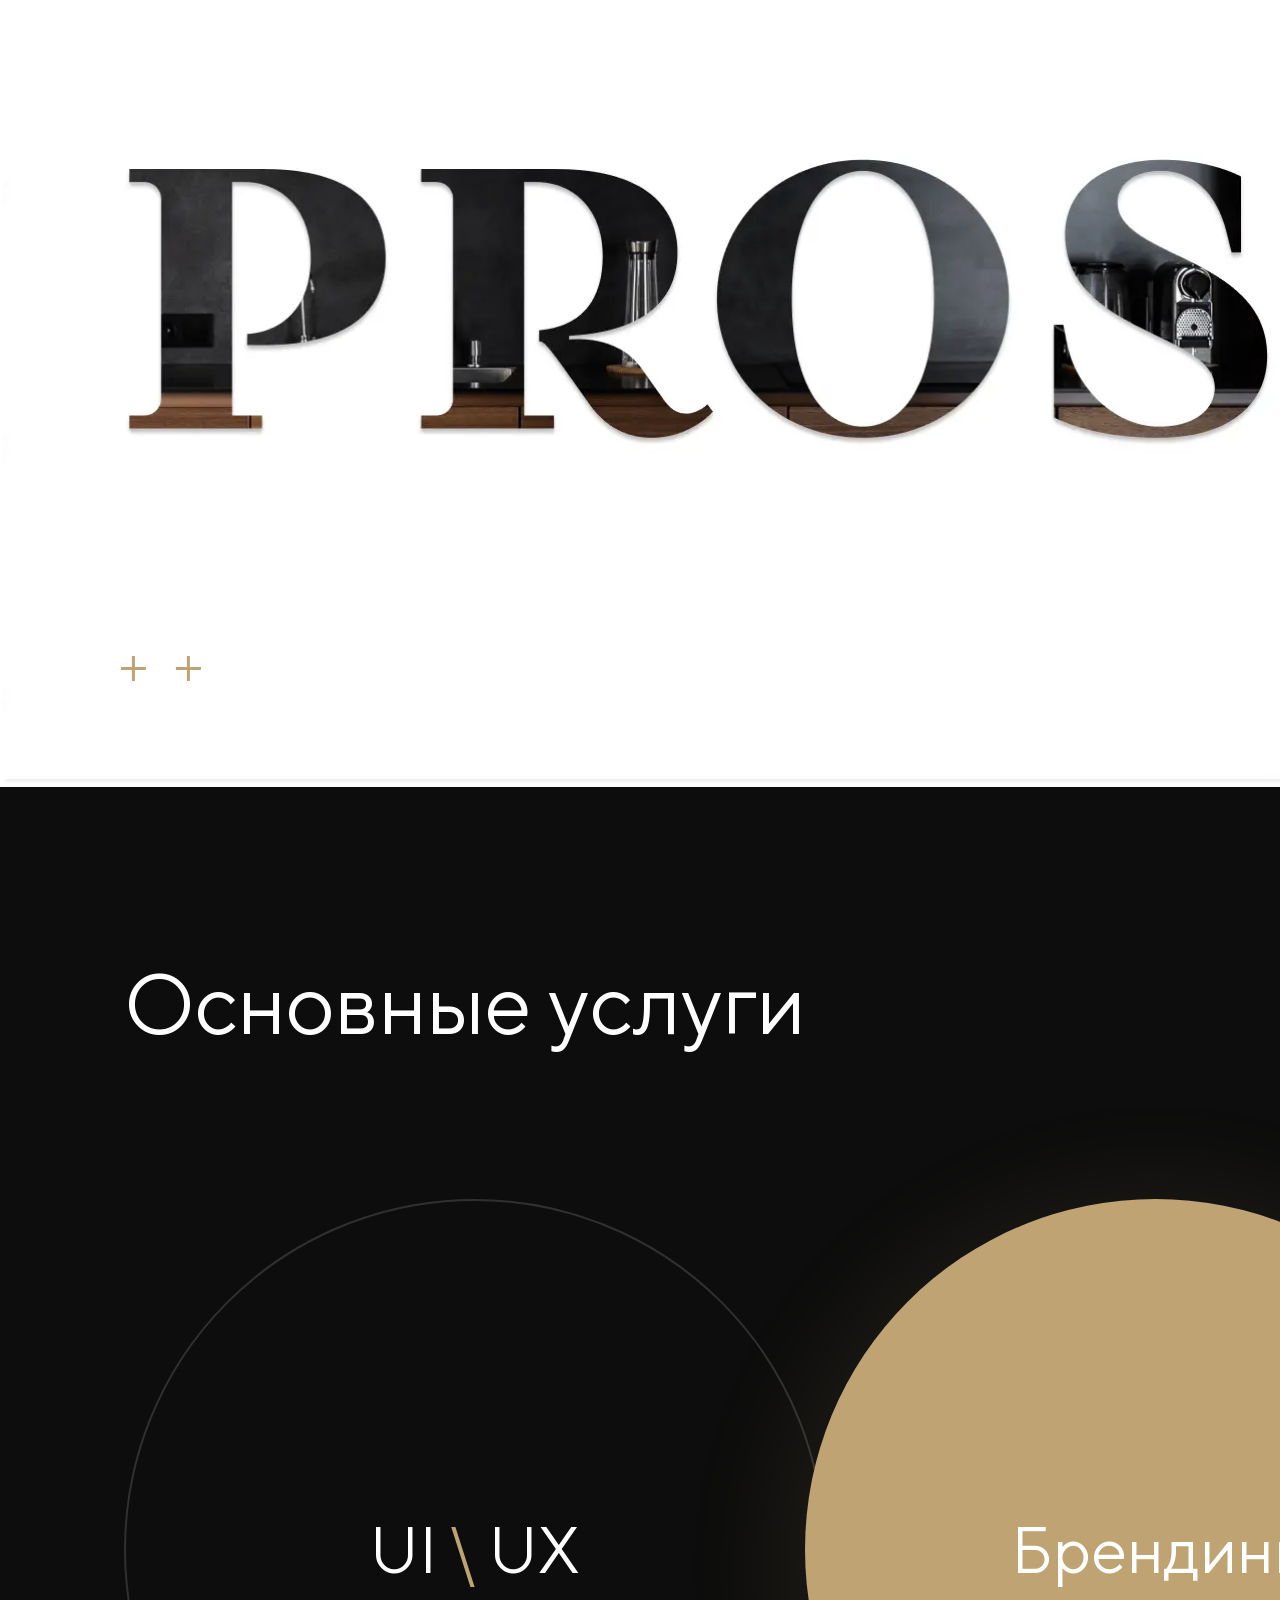
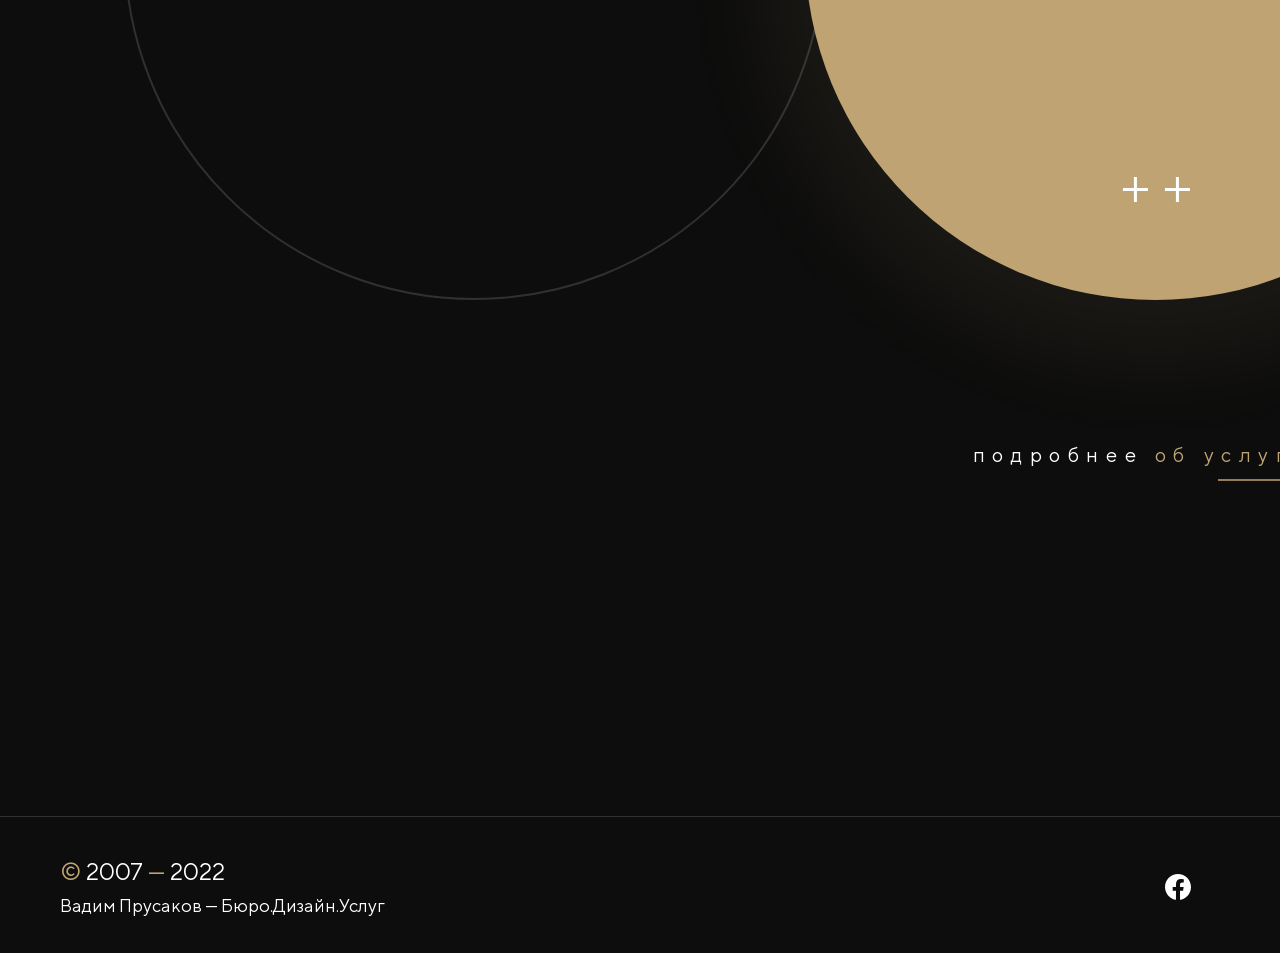
==== commit 1946a241: "создается блок portfolio, services,footer" ====
--- a/docs/index.html
+++ b/docs/index.html
@@ -5,7 +5,7 @@
     <meta charset="UTF-8">
     <meta name="viewport" content="width=device-width, initial-scale=1.0">
     <title>Document</title>
-    <link rel="stylesheet" href="css/main.css?t=1648934604982">
+    <link rel="stylesheet" href="css/main.css?t=1649119992671">
 </head>
 
 <body>
@@ -19,7 +19,7 @@
         <use xlink:href="img/icons/sprite.svg#clouds-fill"></use>
     </svg> -->
     <header class="header">
-        <div class="header__top">
+        <div class="header__top " id=" header">
           <div class="header__container container">
             <a href="#" class="header__logo logo">
               <picture>
@@ -91,7 +91,7 @@
             </a>
             <h4 class="info__title">Спасаю мир. Дорого.</h4>
             <div class="info__subtitle">Премиальный дизайн, брендинг и разработка решений любой сложности по всему миру.</div>
-            <a class="info__link" href="#">процесс <span class="info__link-color">разработки</span></a>
+            <a class="info__link link link--black" href="#">процесс <span class="link-color">разработки</span></a>
           </div>
           <div class="info__wrap-img">
             <picture class="info__back">
@@ -109,14 +109,140 @@
           <picture class="presentation__back">
             <!-- <source media="(min-width: 1200px)" srcset="img/header/eat-desktop-1x.png, img/header/eat-desktop-2x.webp 2x">
             <source media="(min-width: 768px)"  srcset="img/header/eat-tablet-1x.png, img/header/eat-tablet-2x.webp 2x"> -->
-            <img width="463" height="465" src="img/presentation/cosmo.webp" alt="bacground" class="presentation__img"/>
+            <img width="1569" height="1000" src="img/presentation/cosmo.webp" alt="bacground" class="presentation__img"/>
           </picture> 
         </div>
       </section>
-
-
+      <section class="portfolio">
+        <div class="portfolio__container container">
+          <div class="portfolio__flex">
+            <div class="portfolio__item portfolio__item--color">
+              <h6 class="portfolio__title title">Zebra</h6>
+              <div class="portfolio__wrap-link">
+                <a class="portfolio__link" href="#">Брендинг </a>
+                <a class="portfolio__link" href="#">|   Pазработка</a>
+              </div>
+              <picture class="portfolio__back">
+                <!-- <source media="(min-width: 1200px)" srcset="img/header/eat-desktop-1x.png, img/header/eat-desktop-2x.webp 2x">
+                <source media="(min-width: 768px)"  srcset="img/header/eat-tablet-1x.png, img/header/eat-tablet-2x.webp 2x"> -->
+                <img width="1280" height="1000" src="img/portfolio/zebra.webp" alt="zebra" class="portfolio__img"/>
+              </picture> 
+              <a class="portfolio__link-bottom" href="#"><img class="portfolio__icon" src="img/portfolio/pluse.svg" alt="pluse"> <img class="portfolio__icon" src="img/portfolio/pluse.svg" alt="pluse">смотреть кейс</a>
+            </div>
+            <div class="portfolio__item">
+              <h7 class="portfolio__title title">Cryptonator</h7>
+              <div class="portfolio__wrap-link">
+                <a class="portfolio__link" href="#">Ребрендинг </a>
+                <a class="portfolio__link" href="#">|   Pедизайн</a>
+              </div>
+              <picture class="portfolio__back">
+                <!-- <source media="(min-width: 1200px)" srcset="img/header/eat-desktop-1x.png, img/header/eat-desktop-2x.webp 2x">
+                <source media="(min-width: 768px)"  srcset="img/header/eat-tablet-1x.png, img/header/eat-tablet-2x.webp 2x"> -->
+                <img width="1280" height="1000" src="img/portfolio/man.webp" alt="man" class="portfolio__img"/>
+              </picture> 
+              <a class="portfolio__link-bottom" href="#"><img class="portfolio__icon" src="img/portfolio/pluse-gold.svg" alt="pluse"><img class="portfolio__icon" src="img/portfolio/pluse-gold.svg" alt="pluse"></a>
+            </div>
+          </div>
+          <div class="portfolio__flex">
+            <div class="portfolio__item portfolio__item--color">
+              <h8 class="portfolio__title title title--color">Таргет Телеком</h8>
+              <div class="portfolio__wrap-link">
+                <a class="portfolio__link portfolio__link--color" href="#">Ребрендинг </a>
+                <a class="portfolio__link portfolio__link--color" href="#">|   Pазработка</a>
+              </div>
+              <picture class="portfolio__back">
+                <!-- <source media="(min-width: 1200px)" srcset="img/header/eat-desktop-1x.png, img/header/eat-desktop-2x.webp 2x">
+                <source media="(min-width: 768px)"  srcset="img/header/eat-tablet-1x.png, img/header/eat-tablet-2x.webp 2x"> -->
+                <img width="1280" height="1000" src="img/portfolio/man-yellow.webp" alt="man-yellow" class="portfolio__img"/>
+              </picture> 
+              <a class="portfolio__link-bottom" href="#"><img class="portfolio__icon" src="img/portfolio/pluse-gold.svg" alt="pluse"> <img class="portfolio__icon" src="img/portfolio/pluse-gold.svg" alt="pluse">смотреть кейс</a>
+            </div>
+            <div class="portfolio__item">
+              <picture class="portfolio__back">
+                <!-- <source media="(min-width: 1200px)" srcset="img/header/eat-desktop-1x.png, img/header/eat-desktop-2x.webp 2x">
+                <source media="(min-width: 768px)"  srcset="img/header/eat-tablet-1x.png, img/header/eat-tablet-2x.webp 2x"> -->
+                <img width="1280" height="1000" src="img/portfolio/statistics.webp" alt="statistics" class="portfolio__img"/>
+              </picture> 
+            </div>
+          </div>
+          <div class="portfolio__flex">
+            <div class="portfolio__item portfolio__item--center">
+              <div class="portfolio__link portfolio__link--font">Кейсы</div>
+              <a class="portfolio__link-margin link link--white" href="#">смотреть <span class="link-color">работы</span></a>
+              <picture class="portfolio__back">
+                <!-- <source media="(min-width: 1200px)" srcset="img/header/eat-desktop-1x.png, img/header/eat-desktop-2x.webp 2x">
+                <source media="(min-width: 768px)"  srcset="img/header/eat-tablet-1x.png, img/header/eat-tablet-2x.webp 2x"> -->
+                <img width="635" height="591" src="img/portfolio/woman.webp" alt="woman" class="portfolio__img"/>
+              </picture> 
+            </div>
+            <div class="portfolio__item portfolio__item--red">
+              <h9 class="portfolio__title title">LCS</h9>
+              <div class="portfolio__wrap-link">
+                <a class="portfolio__link" href="#">Брендинг </a>
+                <a class="portfolio__link" href="#">|   Pазработка</a>
+              </div>
+              <picture class="portfolio__back">
+                <!-- <source media="(min-width: 1200px)" srcset="img/header/eat-desktop-1x.png, img/header/eat-desktop-2x.webp 2x">
+                <source media="(min-width: 768px)"  srcset="img/header/eat-tablet-1x.png, img/header/eat-tablet-2x.webp 2x"> -->
+                <img width="1280" height="1000" src="img/portfolio/patterns.webp" alt="patterns" class="portfolio__img"/>
+              </picture> 
+              <a class="portfolio__link-bottom" href="#"><img class="portfolio__icon" src="img/portfolio/pluse-black.svg" alt="pluse"> <img class="portfolio__icon" src="img/portfolio/pluse-black.svg" alt="pluse"></a>
+            </div>
+          </div>
+          <div class="portfolio__item">
+            <h10 class="portfolio__title title title--color">Таргет Телеком</h10>
+            <div class="portfolio__wrap-link">
+              <a class="portfolio__link portfolio__link--color" href="#">Ребрендинг </a>
+              <a class="portfolio__link portfolio__link--color" href="#">|   Pазработка</a>
+            </div>
+            <picture class="portfolio__back">
+              <!-- <source media="(min-width: 1200px)" srcset="img/header/eat-desktop-1x.png, img/header/eat-desktop-2x.webp 2x">
+              <source media="(min-width: 768px)"  srcset="img/header/eat-tablet-1x.png, img/header/eat-tablet-2x.webp 2x"> -->
+              <img width="2560" height="1000" src="img/portfolio/kitchen.webp" alt="man-yellow" class="portfolio__img"/>
+            </picture> 
+            <a class="portfolio__link-bottom" href="#"><img class="portfolio__icon" src="img/portfolio/pluse-gold.svg" alt="pluse"> <img class="portfolio__icon" src="img/portfolio/pluse-gold.svg" alt="pluse">смотреть кейс</a>
+          </div>
+        </div>
+      </section>
+      <section class="services">
+        <div class="services__container container">       
+          <h11 class="services__title title title--big">Основные услуги</h11>
+          <div class="services__flex">
+            <div class="services__border">
+              <a class="services__link" href="#">UI  <span class="services__link-gold">\</span> UX</a>
+            </div>
+            <div class="services__color">
+              <a class="services__link" href="#">Брендинг</a>
+              <div class="services__wrap-icon">
+                <img class="services__icon" src="img/portfolio/pluse.svg" alt="pluse"> 
+                <img class="services__icon" src="img/portfolio/pluse.svg" alt="pluse">
+              </div>
+            </div>
+            <div class="services__border">
+              <a class="services__link" href="#">Приложения</a>
+            </div>
+          </div>
+          <a class="services__link-margin link link--white" href="#">подробнее <span class="link-color">об услугах</span></a>
+        </div> 
+      </section>
+      <footer class="footer">
+        <div class="footer__container container">
+          <div class="footer__wrap-years">
+            <div class="footer__text"> <span class="footer__text-color">©</span>  2007 <span class="footer__text-color">—</span> 2022</div>
+            <div class="footer__name">Вадим Прусаков  —  Бюро.Дизайн.Услуг</div>
+          </div>
+          <div class="footer__socials">
+            <a class="footer__social" href="#"><img class="footer__icon" src="img/footer/facebook.svg" alt="facebook"></a>
+            <a class="footer__social" href="#"><img class="footer__icon" src="img/footer/be.svg" alt="be"></a>
+            <a class="footer__social" href="#"><img class="footer__icon" src="img/footer/inst.svg" alt="instagram"></a>
+          </div>
+          <div class="footer__wrap-email">
+            <a class="footer__link" href="mailto:hello@vadimprusakov.pro">hello@vadimprusakov.pro</a>
+          </div>
+        </div>
+      </footer>
     <!-- подключаем js -->
-    <script src="js/main.js?t=1648934604982"></script>
+    <script src="js/main.js?t=1649119992671"></script>
     <script>
         $('#input0').click(function() {
          if($("select#input0 :selected").val() == "rus") {
@@ -128,6 +254,18 @@
             console.log('select color: '+$("select#input0 :selected").val());
         });
         </script>
+        <script>
+          $(window).scroll(function() {
+            var hT = $('#portfolio').offset().top,
+              hH = $('#portfolio').outerHeight(),
+              wH = $(window).height(),
+              wS = $(this).scrollTop();
+            console.log((hT - wH), wS);
+            if (wS > (hT + hH - wH)) {
+              document.getElementById('header').style.background = "blue";
+            }
+          });
+        </script>
 </body>
 
 </html>
--- a/docs/css/main.css
+++ b/docs/css/main.css
@@ -1 +1 @@
-*{margin:0;padding:0;box-sizing:border-box}img{vertical-align:top}@font-face{font-family:Roboto;src:url(../fonts/Roboto/Roboto-Regular.ttf) format("truetype")}@font-face{font-family:"TT Norms";src:url(../fonts/Norms/TTNorms-Regular.ttf) format("truetype")}.test{font-family:Roboto,Arial,Helvetica,Oswald,sans-serif;background-color:#ff55;height:100vh;display:grid;grid-auto-rows:min-content 1fr min-content;text-align:center;text-transform:uppercase;font-size:24px}.test header{padding:20px;background-color:#4ed19a}.test footer{padding:20px;background-color:#fdce93}.test__img{max-width:100%;height:100%;object-fit:cover}.test__pic{background:url(../img/mentor.jpg) center center/cover no-repeat}.test__content{display:grid;grid-template-columns:repeat(2,1fr);grid-gap:20px}.header{background-color:#0d0d0d;position:relative}.header__top{position:absolute;left:50%;transform:translate(-50%);z-index:1}.header__container{display:flex;align-items:center;justify-content:space-between}.header__logo{margin-left:65px}.header__select{margin-right:254px;margin-left:121px;background-color:transparent;border:none;color:#fff}.header__option{background-color:transparent;color:#fff}.header__nav{flex-grow:1}.header__wrap{position:relative}.header__burger{display:none}.header__button{max-width:390px;margin-left:143px;position:relative;display:flex}.header__button::after{position:absolute;content:" ";background:url(../img/header/line.svg) no-repeat;right:91px;bottom:32px;width:92px;height:6px}.header__title1{position:absolute;top:27%;color:#fff;font:700 268px/416px "TT Norms",Arial,sans-serif;left:-13%}.header__dot{font:700 268px/416px "TT Norms",Arial,sans-serif;color:#bfa372}.header__title2{position:absolute;top:45%;color:#fff;font:700 268px/416px "TT Norms",Arial,sans-serif;right:-27%}.header__title3{position:absolute;top:65%;color:#fff;font:700 268px/416px "TT Norms",Arial,sans-serif;left:1%}.header__transparant{font:700 268px/416px "TT Norms",Arial,sans-serif;color:transparent;-webkit-text-stroke:1px #fff}.header__subtitle{font:400 12px/14px "TT Norms",Arial,sans-serif;color:#fff;position:absolute;top:14%;left:10px;transform:rotate(-90deg)}.header__img{width:100%;display:block}.logo__img{display:block}.container{min-width:2560px;max-width:320px;margin-left:auto;margin-right:auto}.nav__list{display:flex;align-items:center;justify-content:space-between}.nav__item:nth-child(2){margin-left:auto;white-space:-moz-pre-space}.nav__item:nth-child(3){margin-right:auto}.nav__link{font:400 24px/28px "TT Norms",Arial,sans-serif;color:#fff;text-decoration:none}.button{cursor:pointer;display:inline-block;vertical-align:top;border:none;transition:.2s ease-out;color:#fff;background-color:#1d1c1c;width:100%;text-decoration:none;letter-spacing:.38em;padding:44px 10px 50px;text-align:center}.button__color{color:#bfa372;display:inline-block}.info{background-color:#fff}.info__container{display:flex;align-items:center;justify-content:space-between;padding:205px 464px 227px 302px}.info__logo{width:464px;height:91px;display:block;object-fit:cover;margin-bottom:42px}.info__title{font:400 45px/53px "TT Norms",Arial,sans-serif;color:#181717;margin-bottom:85px}.info__subtitle{font:400 28px/44px "TT Norms",Arial,sans-serif;color:#181717;max-width:862px;margin-bottom:115px}.info__link{display:inline-block;font:400 20px/24px "TT Norms",Arial,sans-serif;color:#181717;letter-spacing:.38em;text-decoration:none;position:relative}.info__link-color{color:#bfa372}.info__link::after{position:absolute;content:" ";background:url(../img/info/line.svg) no-repeat;right:-11px;top:33px;width:195px;height:9px}.presentation{background:url(../img/presentation/background.jpg) center center/cover no-repeat}.presentation__container{position:relative;padding-top:356px;padding-bottom:314px}.presentation__title{letter-spacing:1.56em;font:400 24px/28px "TT Norms",Arial,sans-serif;color:#bfa372;text-align:center;position:relative;z-index:10;margin-bottom:64px}.presentation__title::after{position:absolute;content:" ";left:39%;bottom:-50px;width:100%;height:20px;background:url(../img/presentation/arrow.svg) no-repeat}.presentation__subtitle{letter-spacing:2.72em;font:700 46px/55px "TT Norms",Arial,sans-serif;color:transparent;-webkit-text-stroke:1px #fff;text-align:center;position:relative;z-index:10}.presentation__subtitle-color{font:700 46px/55px "TT Norms",Arial,sans-serif;color:#bfa372;-webkit-text-stroke:0 #fff}.presentation__back{position:absolute;top:-200px;left:50%;transform:translate(-50%);z-index:0}.presentation__img{display:block;width:1569px;height:1000px}+*{margin:0;padding:0;box-sizing:border-box}img{vertical-align:top}@font-face{font-family:Roboto;src:url(../fonts/Roboto/Roboto-Regular.ttf) format("truetype")}@font-face{font-family:"TT Norms";src:url(../fonts/Norms/TTNorms-Regular.ttf) format("truetype")}.test{font-family:Roboto,Arial,Helvetica,Oswald,sans-serif;background-color:#ff55;height:100vh;display:grid;grid-auto-rows:min-content 1fr min-content;text-align:center;text-transform:uppercase;font-size:24px}.test header{padding:20px;background-color:#4ed19a}.test footer{padding:20px;background-color:#fdce93}.test__img{max-width:100%;height:100%;object-fit:cover}.test__pic{background:url(../img/mentor.jpg) center center/cover no-repeat}.test__content{display:grid;grid-template-columns:repeat(2,1fr);grid-gap:20px}.header{background-color:#0d0d0d;position:relative}.header__top{position:absolute;left:50%;transform:translate(-50%);z-index:1}.header__container{display:flex;align-items:center;justify-content:space-between}.header__logo{margin-left:65px}.header__select{margin-right:254px;margin-left:121px;background-color:transparent;border:none;color:#fff}.header__option{background-color:transparent;color:#fff}.header__nav{flex-grow:1}.header__wrap{position:relative}.header__burger{display:none}.header__button{max-width:390px;margin-left:143px;position:relative;display:flex}.header__button::after{position:absolute;content:" ";background:url(../img/header/line.svg) no-repeat;right:91px;bottom:32px;width:92px;height:6px}.header__title1{position:absolute;top:27%;color:#fff;font:700 268px/416px "TT Norms",Arial,sans-serif;left:-13%}.header__dot{font:700 268px/416px "TT Norms",Arial,sans-serif;color:#bfa372}.header__title2{position:absolute;top:45%;color:#fff;font:700 268px/416px "TT Norms",Arial,sans-serif;right:-27%}.header__title3{position:absolute;top:65%;color:#fff;font:700 268px/416px "TT Norms",Arial,sans-serif;left:1%}.header__transparant{font:700 268px/416px "TT Norms",Arial,sans-serif;color:transparent;-webkit-text-stroke:1px #fff}.header__subtitle{font:400 12px/14px "TT Norms",Arial,sans-serif;color:#fff;position:absolute;top:14%;left:10px;transform:rotate(-90deg)}.header__img{width:100%;display:block}.logo__img{display:block}.container{min-width:2560px;max-width:320px;margin-left:auto;margin-right:auto}.nav__list{display:flex;align-items:center;justify-content:space-between}.nav__item:nth-child(2){margin-left:auto;white-space:-moz-pre-space}.nav__item:nth-child(3){margin-right:auto}.nav__link{font:400 24px/28px "TT Norms",Arial,sans-serif;color:#fff;text-decoration:none}.title{font:400 48px/57px "TT Norms",Arial,sans-serif;color:#fff}.title--color{font:400 48px/57px "TT Norms",Arial,sans-serif;color:#181717}.title--big{font:400 85px/132px "TT Norms",Arial,sans-serif;color:#fff}.button{cursor:pointer;display:inline-block;vertical-align:top;border:none;transition:.2s ease-out;color:#fff;background-color:#1d1c1c;width:100%;text-decoration:none;letter-spacing:.38em;padding:44px 10px 50px;text-align:center}.button__color{color:#bfa372;display:inline-block}.info{background-color:#fff}.info__container{display:flex;align-items:center;justify-content:space-between;padding:205px 464px 227px 302px}.info__logo{width:464px;height:91px;display:block;object-fit:cover;margin-bottom:42px}.info__title{font:400 45px/53px "TT Norms",Arial,sans-serif;color:#181717;margin-bottom:85px}.info__subtitle{font:400 28px/44px "TT Norms",Arial,sans-serif;color:#181717;max-width:862px;margin-bottom:115px}.presentation{background:url(../img/presentation/background.jpg) center center/cover no-repeat}.presentation__container{position:relative;padding-top:356px;padding-bottom:314px}.presentation__title{letter-spacing:1.56em;font:400 24px/28px "TT Norms",Arial,sans-serif;color:#bfa372;text-align:center;position:relative;z-index:10;margin-bottom:64px}.presentation__title::after{position:absolute;content:" ";left:39%;bottom:-50px;width:100%;height:20px;background:url(../img/presentation/arrow.svg) no-repeat}.presentation__subtitle{letter-spacing:2.72em;font:700 46px/55px "TT Norms",Arial,sans-serif;color:transparent;-webkit-text-stroke:1px #fff;text-align:center;position:relative;z-index:10}.presentation__subtitle-color{font:700 46px/55px "TT Norms",Arial,sans-serif;color:#bfa372;-webkit-text-stroke:0 #fff}.presentation__back{position:absolute;top:-200px;left:50%;transform:translate(-50%);z-index:0}.presentation__img{display:block;width:1569px;height:1000px}.portfolio__flex{display:flex}.portfolio__item{position:relative}.portfolio__item--color{background-color:#232323}.portfolio__item--red{background-color:#e43232}.portfolio__item--center{background-color:#0d0d0d;text-align:center;padding-top:181px;padding-left:185px;padding-right:185px}.portfolio__title{position:absolute;top:117px;left:120px}.portfolio__wrap-link{position:absolute;top:188px;left:120px}.portfolio__link{font:400 20px/24px "TT Norms",Arial,sans-serif;color:#fff;text-decoration:none}.portfolio__link--color{color:#181717}.portfolio__link--font{font:400 60px/71px "TT Norms",Arial,sans-serif;letter-spacing:1.395em;margin-bottom:92px;position:relative;z-index:2}.portfolio__link--font::after{position:absolute;content:" ";left:15%;bottom:5px;background-color:#bfa372;height:14px;width:550px;z-index:-1}.portfolio__link-margin{margin-bottom:41px}.portfolio__link-bottom{position:absolute;bottom:106px;left:120px;font:400 18px/21px "TT Norms",Arial,sans-serif;letter-spacing:.38em;color:#fff;text-decoration:none}.portfolio__icon{margin-right:19px}.link{display:inline-block;font:400 20px/24px "TT Norms",Arial,sans-serif;letter-spacing:.38em;text-decoration:none;position:relative}.link--black{color:#181717;position:relative}.link--black::after{position:absolute;content:" ";background:url(../img/link/line.svg) no-repeat;right:-11px;top:33px;width:195px;height:9px}.link--white{color:#fff;position:relative}.link--white::after{position:absolute;content:" ";background:url(../img/link/line-mini.svg) no-repeat;right:-85px;top:33px;width:195px;height:9px}.link-color{color:#bfa372}.services{background-color:#0d0d0d}.services__container{position:relative;padding:150px 261px 516px 124px}.services__title{margin-bottom:130px;display:block}.services__flex{display:flex}.services__flex .services__border:first-child{margin-right:-20px}.services__flex .services__border:last-child{margin-left:-20px}.services__border{border:2px solid #303030;border-radius:50%;width:701px;height:701px;display:flex;align-items:center;justify-content:center}.services__link{text-decoration:none;font:400 64px/76px "TT Norms",Arial,sans-serif;color:#fff;position:relative;padding:313px 243px 312px}.services__link-gold{color:#bfa372}.services__color{border-radius:50%;width:701px;height:701px;display:flex;align-items:center;justify-content:center;background-color:#bfa372;box-shadow:.913019px 19px 89px 42px rgba(191,163,114,.08);position:relative}.services__wrap-icon{display:flex;position:absolute;bottom:98px}.services__wrap-icon .services__icon:first-child{margin-right:16px}.services__link-margin{position:absolute;left:38%;bottom:349px}.footer{background-color:#0d0d0d;border-top:1px solid #303030}.footer__container{display:flex;align-items:center;justify-content:space-between;padding:40px 58px 37px 60px}.footer__text{font:400 24px/28px "TT Norms",Arial,sans-serif;color:#fff;margin-bottom:10px}.footer__text-color{color:#bfa372;font:400 24px/28px "TT Norms",Arial,sans-serif}.footer__name{font:400 18px/21px "TT Norms",Arial,sans-serif;color:#fff}.footer__socials{display:flex;align-items:center}.footer__social{padding:0 10px}.footer__social:not(:last-child){margin-right:89px}.footer__wrap-email{position:relative}.footer__wrap-email::after{position:absolute;content:" ";background-color:#bfa372;width:113px;height:2px;left:-128px;bottom:0}.footer__link{font:400 22px/26px "TT Norms",Arial,sans-serif;color:#bfa372;text-decoration:none;padding:40px 0}
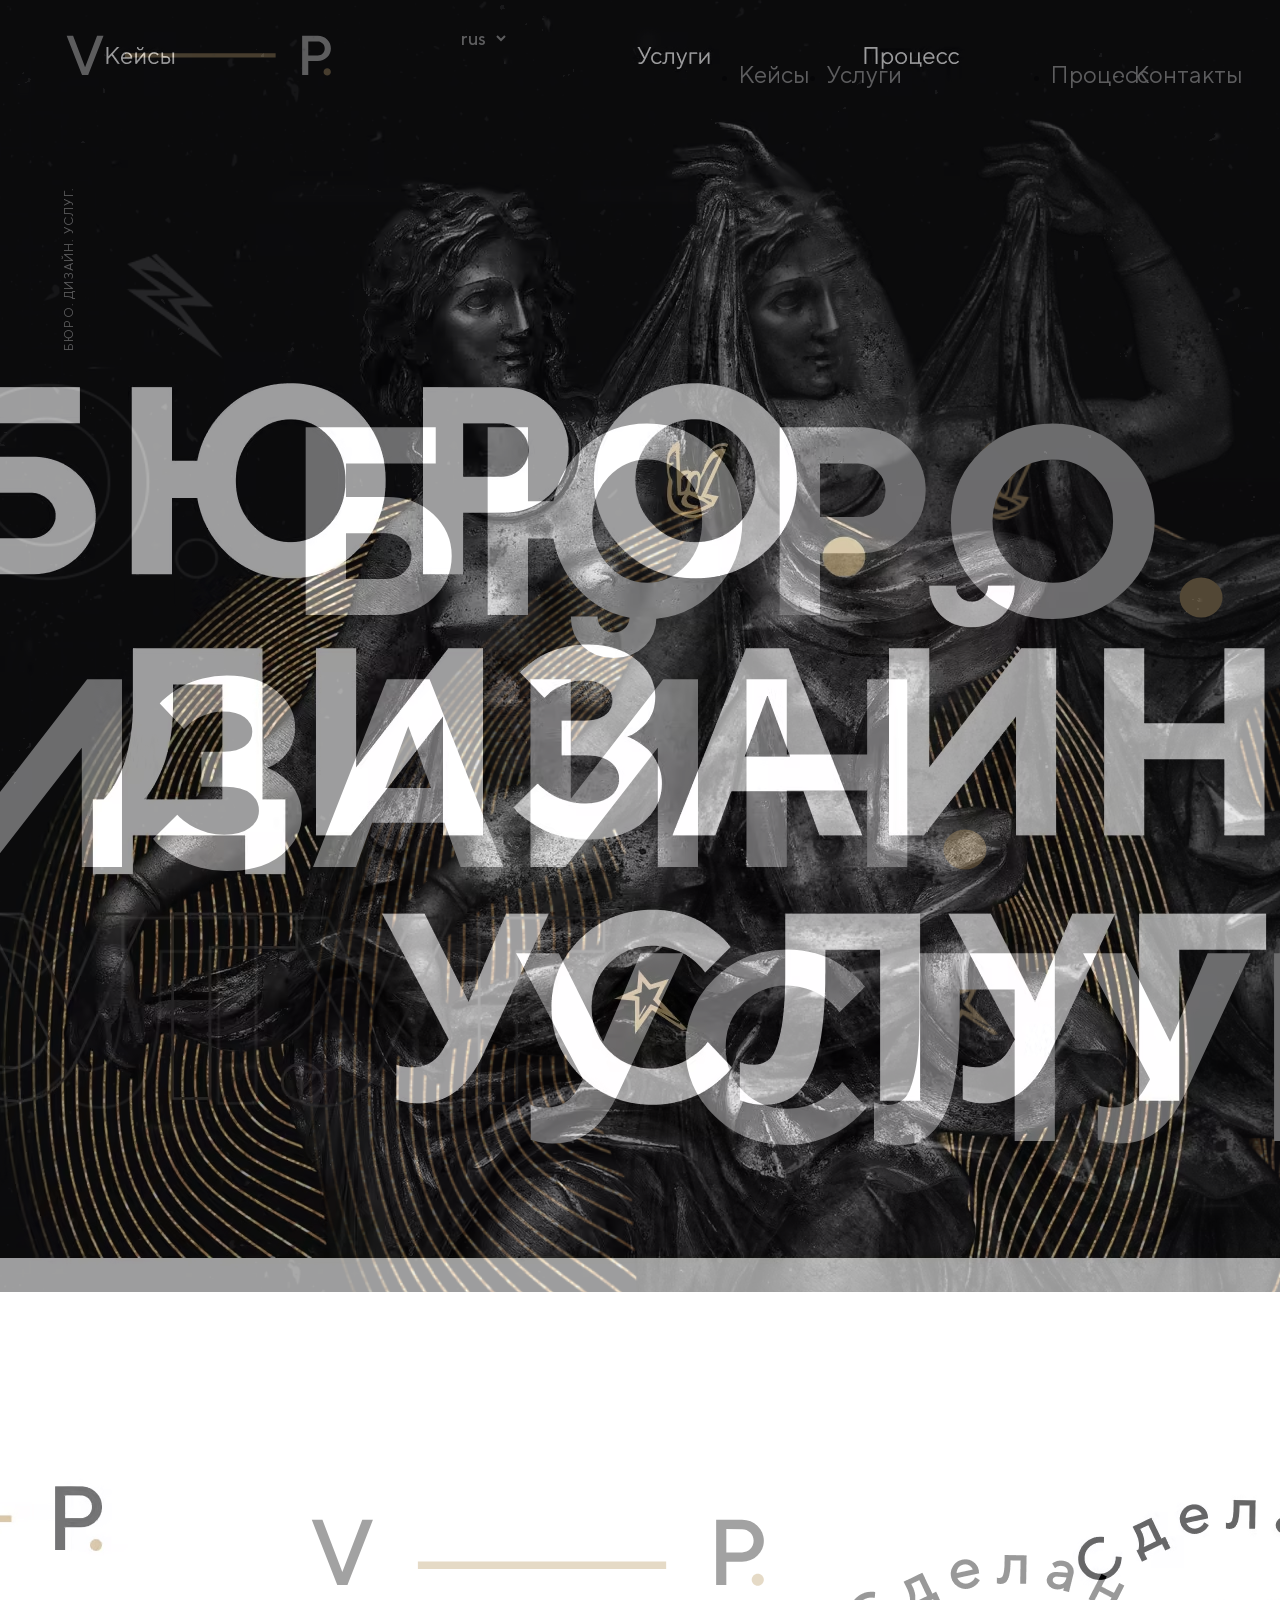
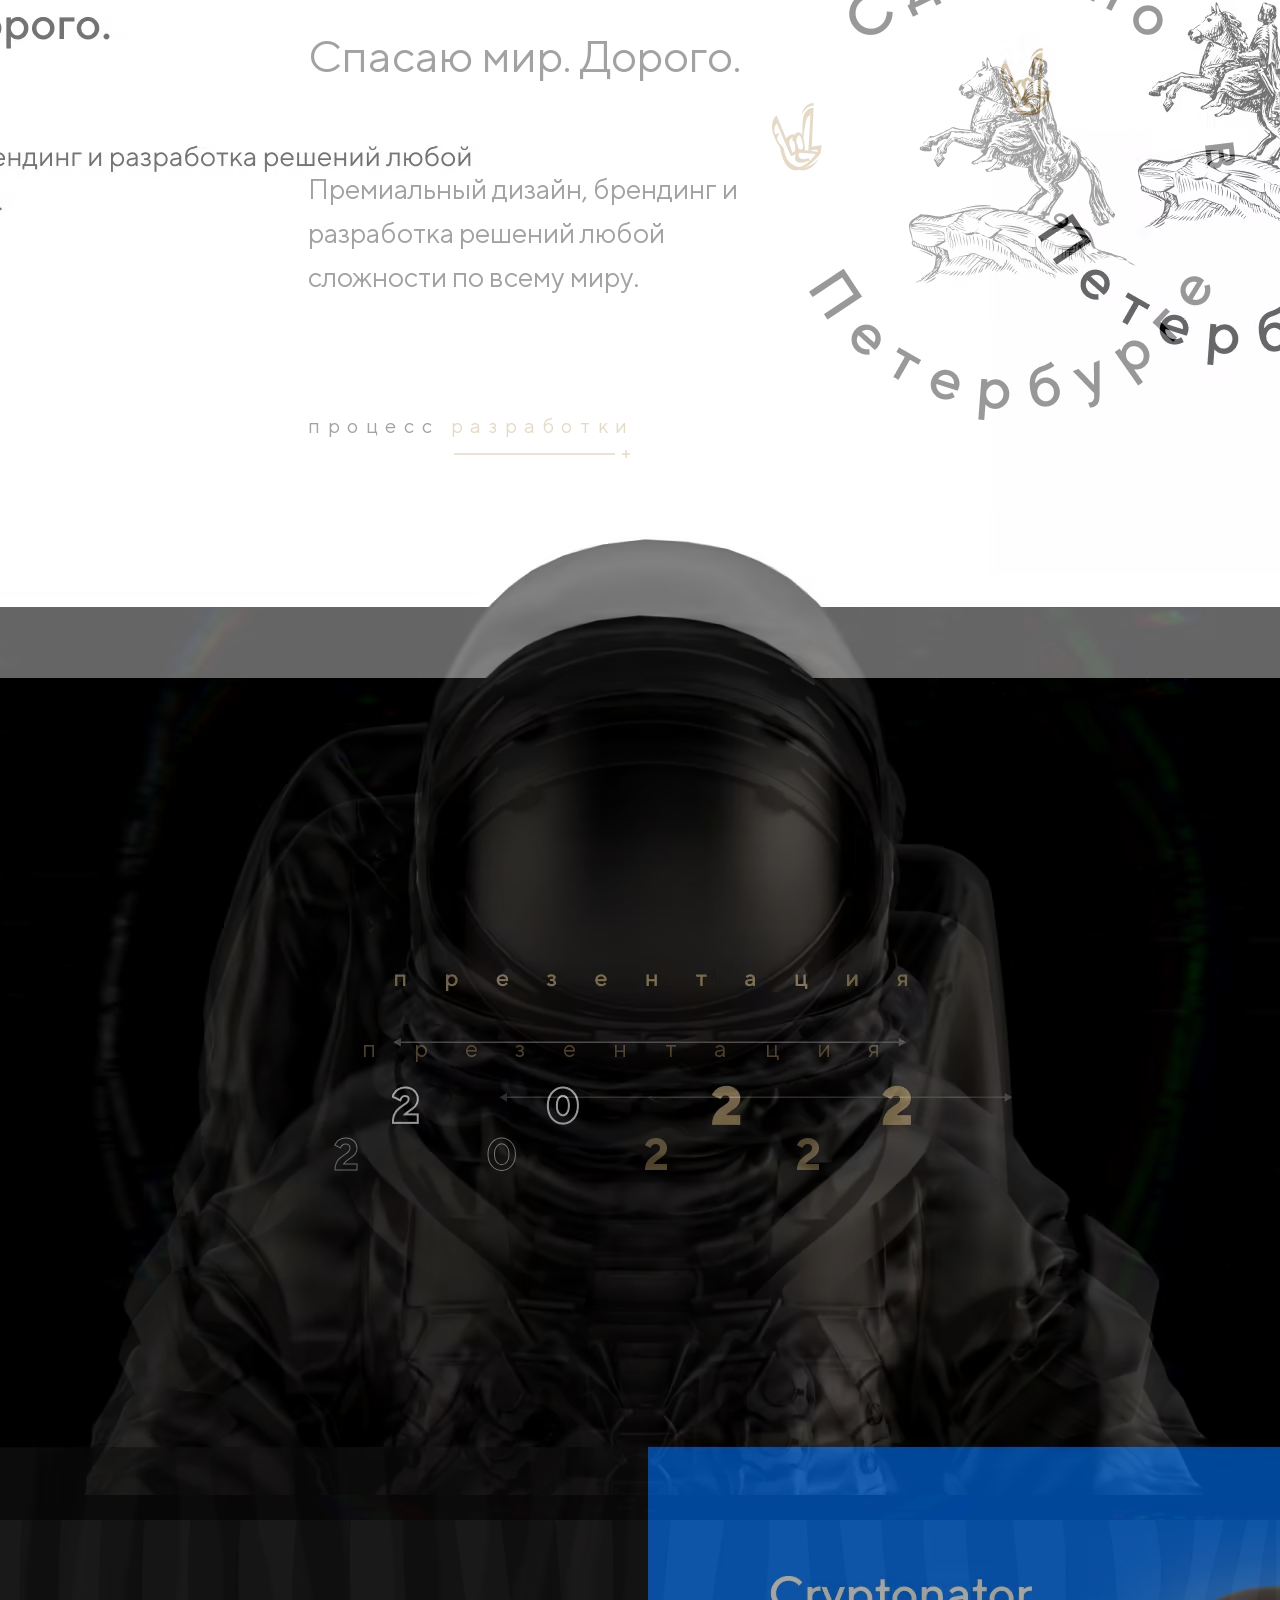
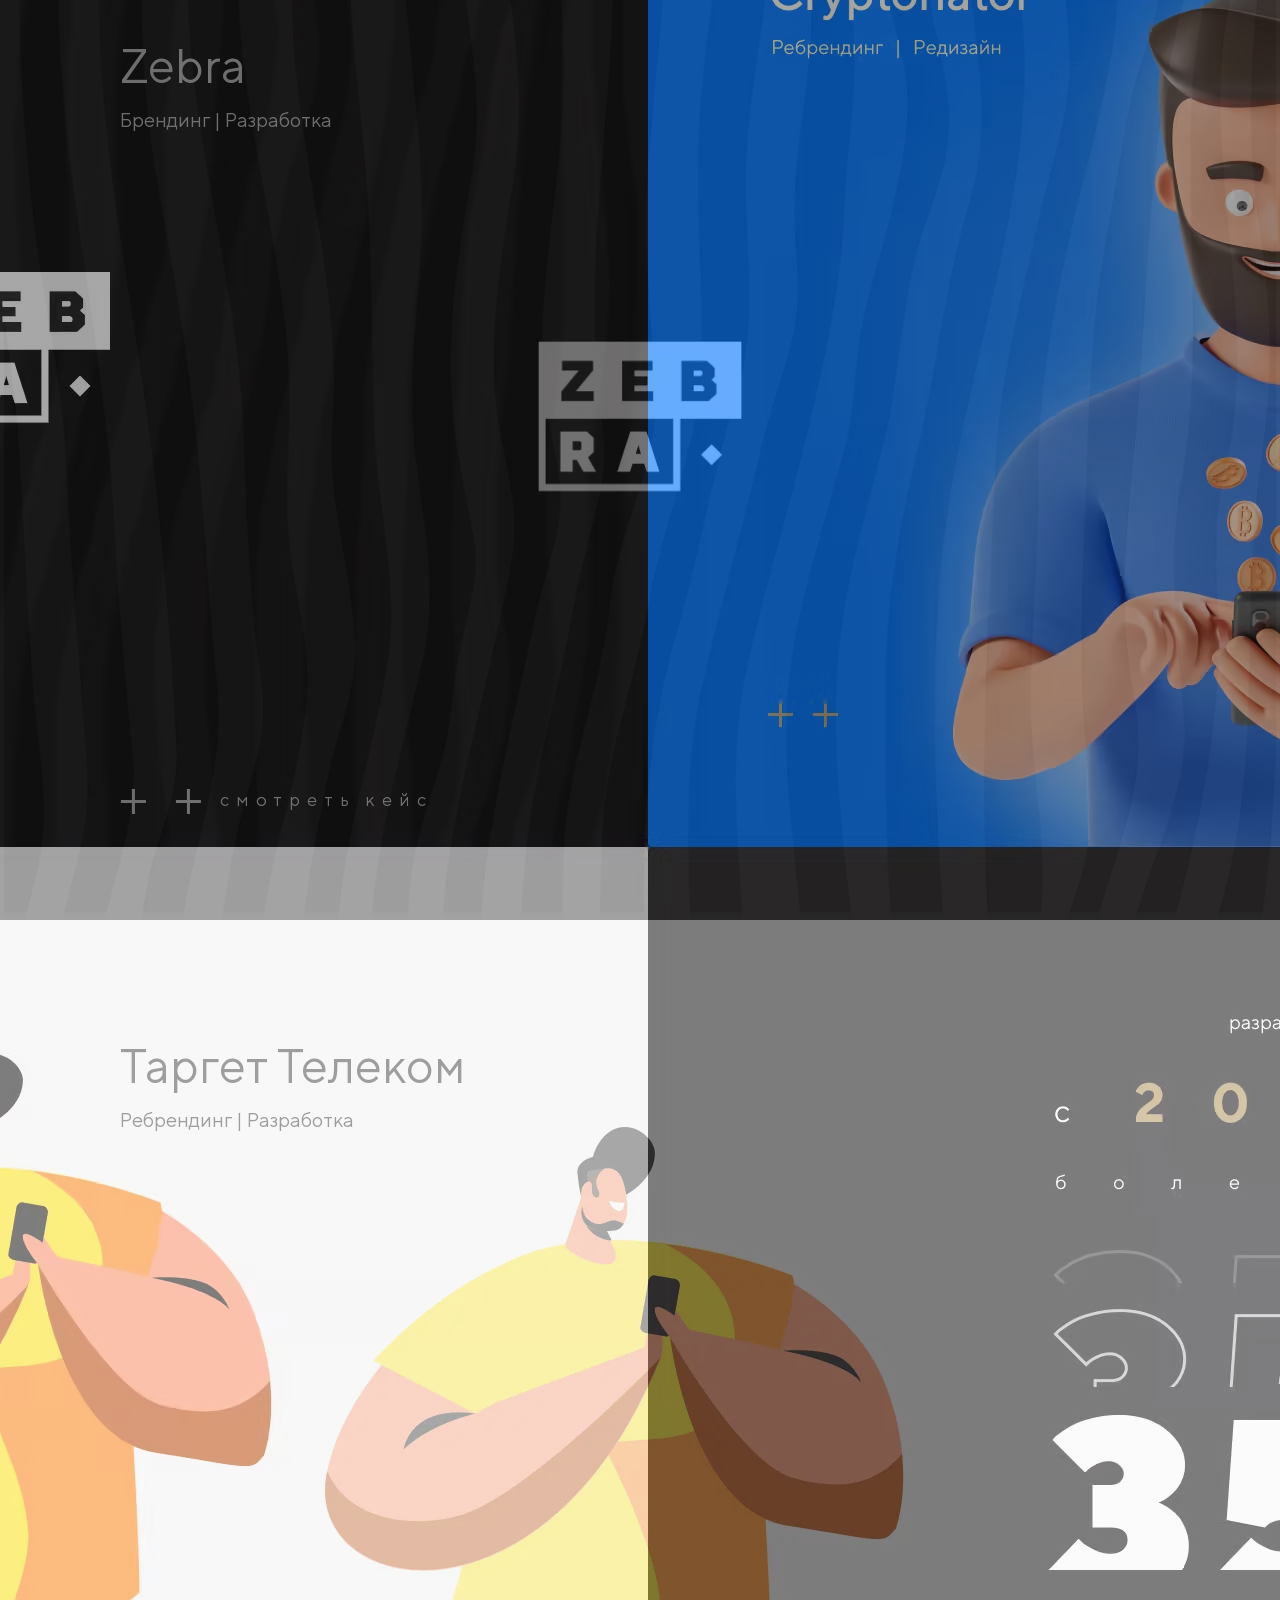
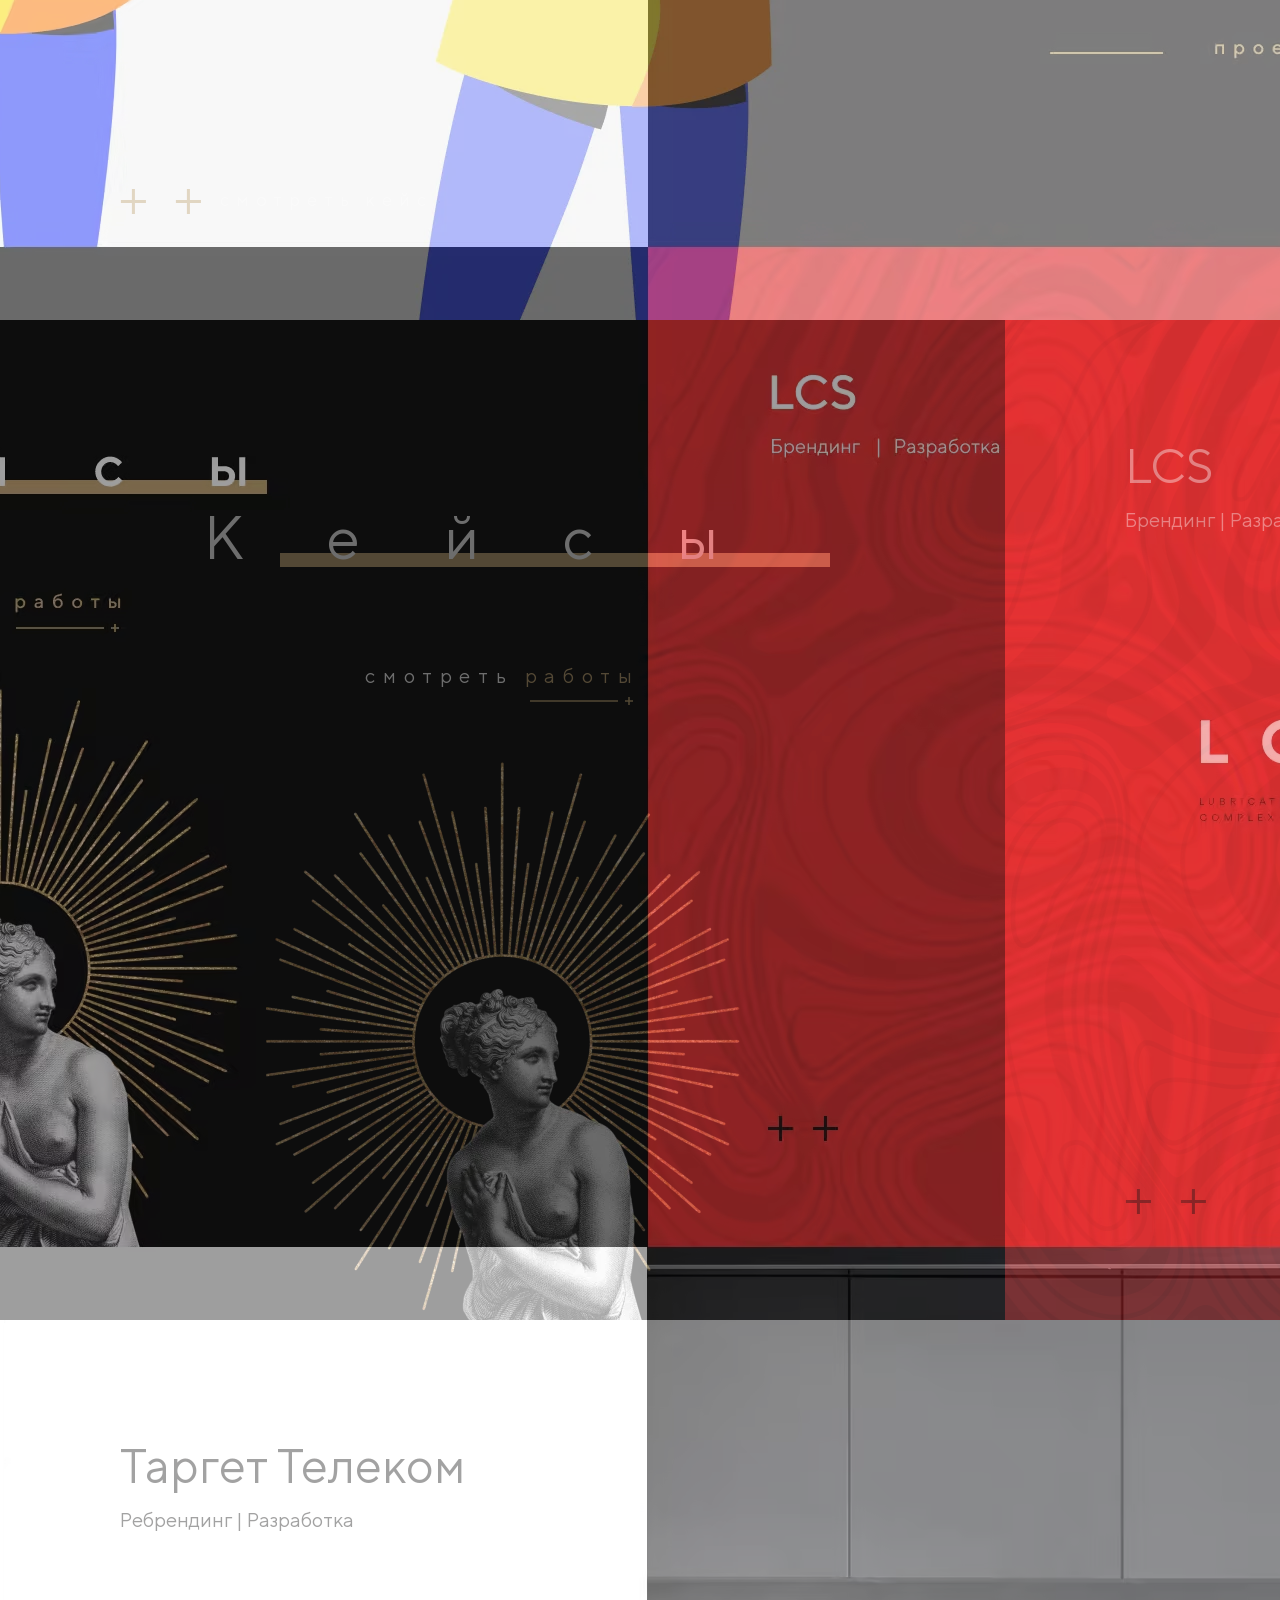
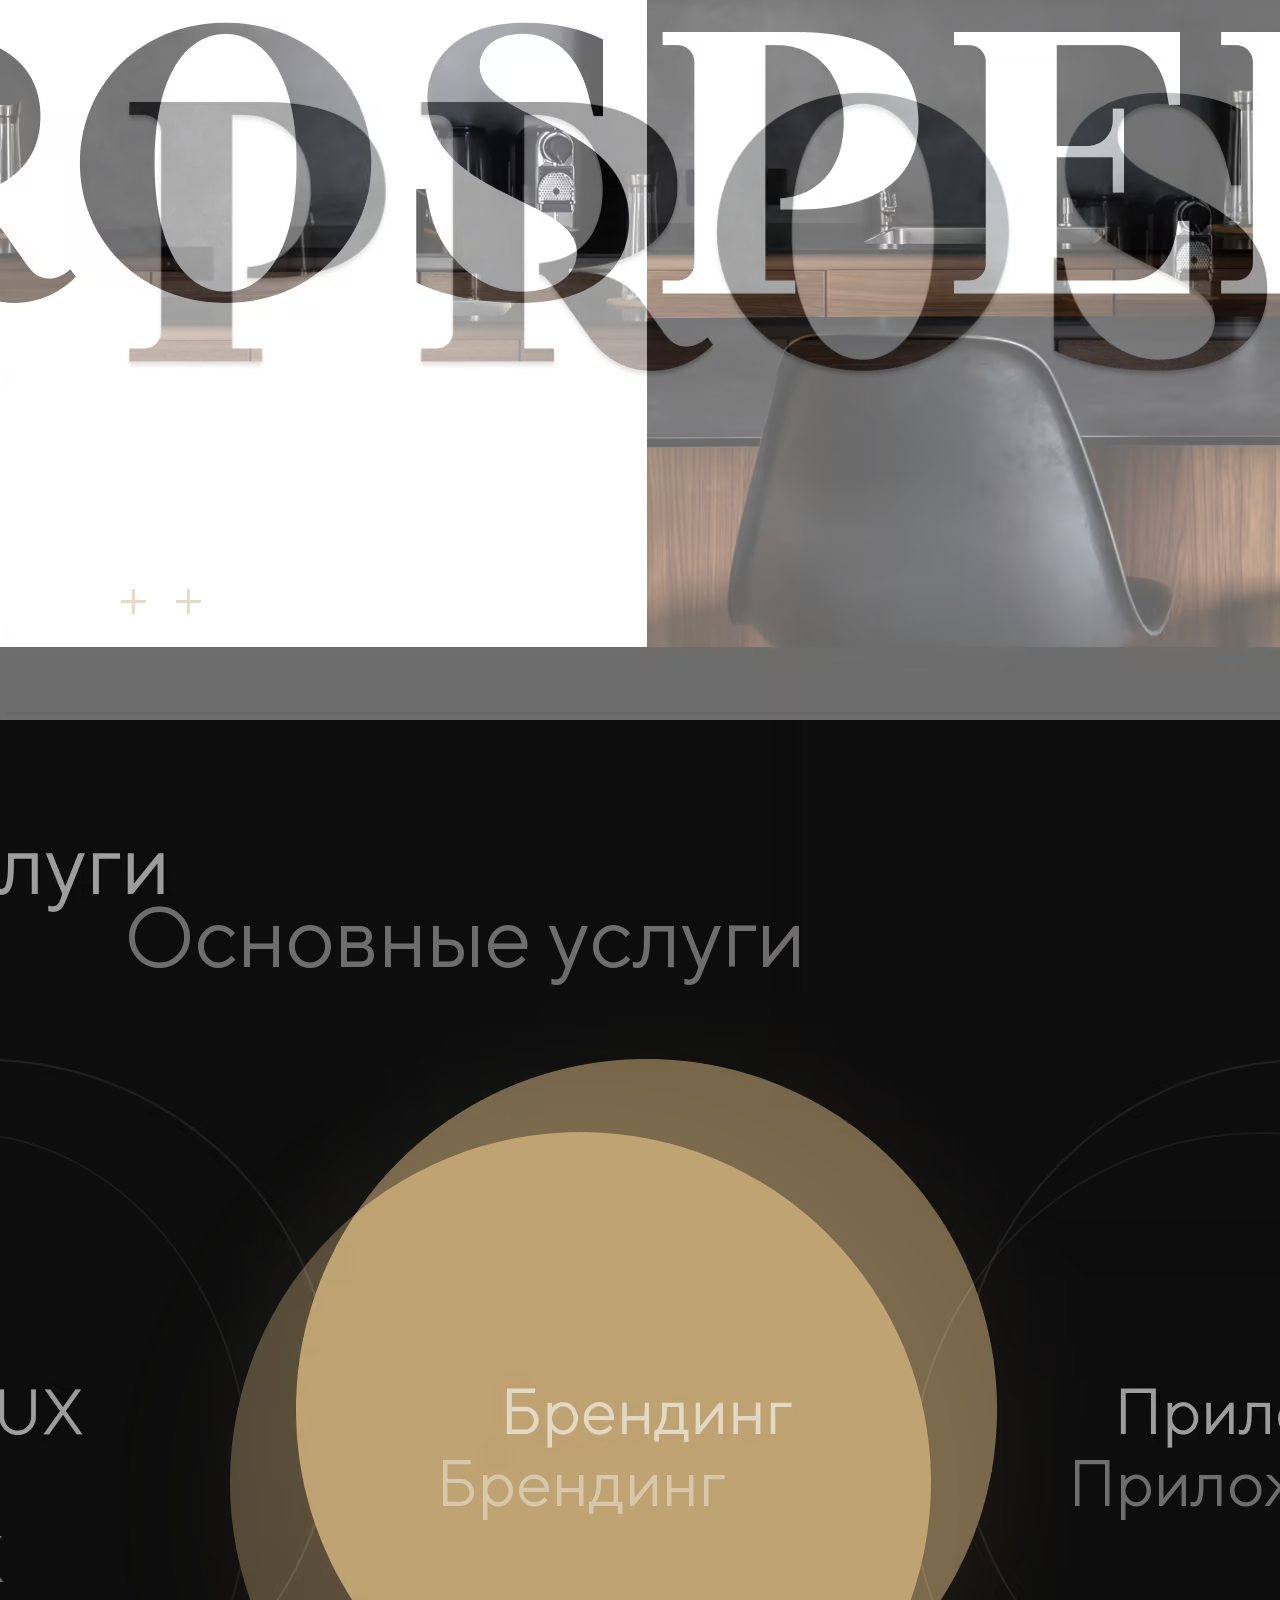
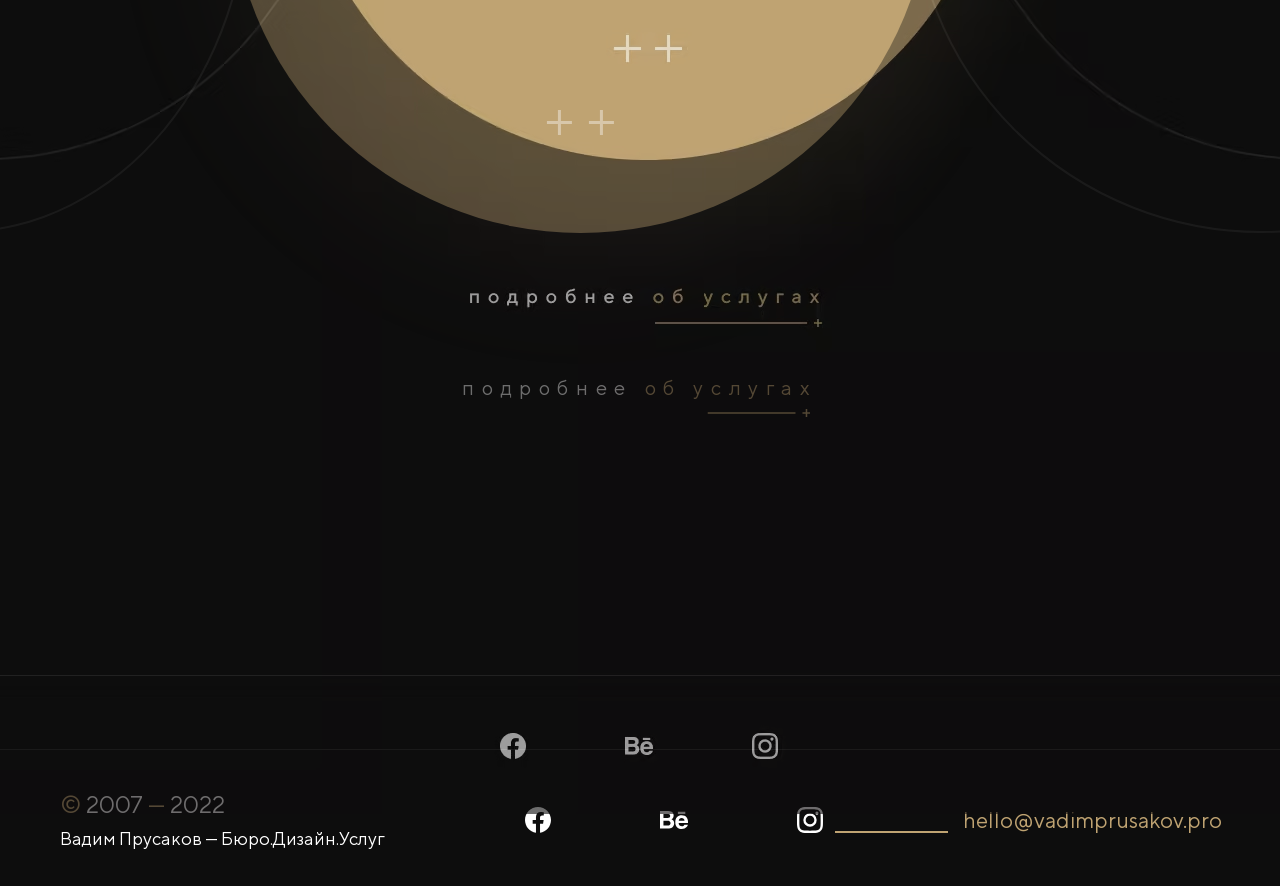
==== commit 5f5515a1: "исправляется header" ====
--- a/docs/index.html
+++ b/docs/index.html
@@ -5,7 +5,7 @@
     <meta charset="UTF-8">
     <meta name="viewport" content="width=device-width, initial-scale=1.0">
     <title>Document</title>
-    <link rel="stylesheet" href="css/main.css?t=1649119992671">
+    <link rel="stylesheet" href="css/main.css?t=1649259323026">
 </head>
 
 <body>
@@ -18,6 +18,18 @@
     <svg>
         <use xlink:href="img/icons/sprite.svg#clouds-fill"></use>
     </svg> -->
+<picture><source srcset="img/desktop.avif" type="image/avif"><source srcset="img/desktop.webp" type="image/webp"><img class="pp"    src="img/desktop.jpg" alt=""></picture>
+    <style>
+      .pp {
+        position: absolute;
+        top: 0;
+        left: 50%;
+        z-index: 999;
+        transform: translateX(-50%);
+        opacity: .6;
+        pointer-events: none;
+      }
+    </style>
     <header class="header">
         <div class="header__top " id=" header">
           <div class="header__container container">
@@ -58,22 +70,20 @@
         </div>
         <div class="header__center">
           <div class="header__container-center container">
-            <div class="header__wrap">
-              <h1 class="header__title1"><span class="header__transparant">БЮРО.</span>
+              <h1 class="header__title1">
                 БЮРО<span class="header__dot">.</span>
               </h1>
               <h2 class="header__title2">
-                ДИЗАЙН<span class="header__dot">.</span>  <span class="header__transparant">ДИЗАЙН.</span>
+                ДИЗАЙН<span class="header__dot">.</span>
               </h2>
               <h3 class="header__title3">
-                <span class="header__transparant">УСЛУГ.</span>
                 УСЛУГ<span class="header__dot">.</span>
               </h3>
-              <div class="header__subtitle">бюро. дизайн. услуг.</div>
+              <div class="header__subtitle">БЮРО. ДИЗАЙН. УСЛУГ.</div>
               <picture class="header__back">
                 <!-- <source media="(min-width: 1200px)" srcset="img/header/eat-desktop-1x.png, img/header/eat-desktop-2x.webp 2x">
                 <source media="(min-width: 768px)"  srcset="img/header/eat-tablet-1x.png, img/header/eat-tablet-2x.webp 2x"> -->
-                <img width="2560" height="1440" src="img/header/background.webp" alt="bacground" class="header__img"/>
+                <!-- <img width="2560" height="1440" src="img/header/background.webp" alt="bacground" class="header__img"/> -->
               </picture> 
             </div>
           </div>
@@ -242,7 +252,7 @@
         </div>
       </footer>
     <!-- подключаем js -->
-    <script src="js/main.js?t=1649119992671"></script>
+    <script src="js/main.js?t=1649259323026"></script>
     <script>
         $('#input0').click(function() {
          if($("select#input0 :selected").val() == "rus") {
--- a/docs/css/main.css
+++ b/docs/css/main.css
@@ -1 +1 @@
-*{margin:0;padding:0;box-sizing:border-box}img{vertical-align:top}@font-face{font-family:Roboto;src:url(../fonts/Roboto/Roboto-Regular.ttf) format("truetype")}@font-face{font-family:"TT Norms";src:url(../fonts/Norms/TTNorms-Regular.ttf) format("truetype")}.test{font-family:Roboto,Arial,Helvetica,Oswald,sans-serif;background-color:#ff55;height:100vh;display:grid;grid-auto-rows:min-content 1fr min-content;text-align:center;text-transform:uppercase;font-size:24px}.test header{padding:20px;background-color:#4ed19a}.test footer{padding:20px;background-color:#fdce93}.test__img{max-width:100%;height:100%;object-fit:cover}.test__pic{background:url(../img/mentor.jpg) center center/cover no-repeat}.test__content{display:grid;grid-template-columns:repeat(2,1fr);grid-gap:20px}.header{background-color:#0d0d0d;position:relative}.header__top{position:absolute;left:50%;transform:translate(-50%);z-index:1}.header__container{display:flex;align-items:center;justify-content:space-between}.header__logo{margin-left:65px}.header__select{margin-right:254px;margin-left:121px;background-color:transparent;border:none;color:#fff}.header__option{background-color:transparent;color:#fff}.header__nav{flex-grow:1}.header__wrap{position:relative}.header__burger{display:none}.header__button{max-width:390px;margin-left:143px;position:relative;display:flex}.header__button::after{position:absolute;content:" ";background:url(../img/header/line.svg) no-repeat;right:91px;bottom:32px;width:92px;height:6px}.header__title1{position:absolute;top:27%;color:#fff;font:700 268px/416px "TT Norms",Arial,sans-serif;left:-13%}.header__dot{font:700 268px/416px "TT Norms",Arial,sans-serif;color:#bfa372}.header__title2{position:absolute;top:45%;color:#fff;font:700 268px/416px "TT Norms",Arial,sans-serif;right:-27%}.header__title3{position:absolute;top:65%;color:#fff;font:700 268px/416px "TT Norms",Arial,sans-serif;left:1%}.header__transparant{font:700 268px/416px "TT Norms",Arial,sans-serif;color:transparent;-webkit-text-stroke:1px #fff}.header__subtitle{font:400 12px/14px "TT Norms",Arial,sans-serif;color:#fff;position:absolute;top:14%;left:10px;transform:rotate(-90deg)}.header__img{width:100%;display:block}.logo__img{display:block}.container{min-width:2560px;max-width:320px;margin-left:auto;margin-right:auto}.nav__list{display:flex;align-items:center;justify-content:space-between}.nav__item:nth-child(2){margin-left:auto;white-space:-moz-pre-space}.nav__item:nth-child(3){margin-right:auto}.nav__link{font:400 24px/28px "TT Norms",Arial,sans-serif;color:#fff;text-decoration:none}.title{font:400 48px/57px "TT Norms",Arial,sans-serif;color:#fff}.title--color{font:400 48px/57px "TT Norms",Arial,sans-serif;color:#181717}.title--big{font:400 85px/132px "TT Norms",Arial,sans-serif;color:#fff}.button{cursor:pointer;display:inline-block;vertical-align:top;border:none;transition:.2s ease-out;color:#fff;background-color:#1d1c1c;width:100%;text-decoration:none;letter-spacing:.38em;padding:44px 10px 50px;text-align:center}.button__color{color:#bfa372;display:inline-block}.info{background-color:#fff}.info__container{display:flex;align-items:center;justify-content:space-between;padding:205px 464px 227px 302px}.info__logo{width:464px;height:91px;display:block;object-fit:cover;margin-bottom:42px}.info__title{font:400 45px/53px "TT Norms",Arial,sans-serif;color:#181717;margin-bottom:85px}.info__subtitle{font:400 28px/44px "TT Norms",Arial,sans-serif;color:#181717;max-width:862px;margin-bottom:115px}.presentation{background:url(../img/presentation/background.jpg) center center/cover no-repeat}.presentation__container{position:relative;padding-top:356px;padding-bottom:314px}.presentation__title{letter-spacing:1.56em;font:400 24px/28px "TT Norms",Arial,sans-serif;color:#bfa372;text-align:center;position:relative;z-index:10;margin-bottom:64px}.presentation__title::after{position:absolute;content:" ";left:39%;bottom:-50px;width:100%;height:20px;background:url(../img/presentation/arrow.svg) no-repeat}.presentation__subtitle{letter-spacing:2.72em;font:700 46px/55px "TT Norms",Arial,sans-serif;color:transparent;-webkit-text-stroke:1px #fff;text-align:center;position:relative;z-index:10}.presentation__subtitle-color{font:700 46px/55px "TT Norms",Arial,sans-serif;color:#bfa372;-webkit-text-stroke:0 #fff}.presentation__back{position:absolute;top:-200px;left:50%;transform:translate(-50%);z-index:0}.presentation__img{display:block;width:1569px;height:1000px}.portfolio__flex{display:flex}.portfolio__item{position:relative}.portfolio__item--color{background-color:#232323}.portfolio__item--red{background-color:#e43232}.portfolio__item--center{background-color:#0d0d0d;text-align:center;padding-top:181px;padding-left:185px;padding-right:185px}.portfolio__title{position:absolute;top:117px;left:120px}.portfolio__wrap-link{position:absolute;top:188px;left:120px}.portfolio__link{font:400 20px/24px "TT Norms",Arial,sans-serif;color:#fff;text-decoration:none}.portfolio__link--color{color:#181717}.portfolio__link--font{font:400 60px/71px "TT Norms",Arial,sans-serif;letter-spacing:1.395em;margin-bottom:92px;position:relative;z-index:2}.portfolio__link--font::after{position:absolute;content:" ";left:15%;bottom:5px;background-color:#bfa372;height:14px;width:550px;z-index:-1}.portfolio__link-margin{margin-bottom:41px}.portfolio__link-bottom{position:absolute;bottom:106px;left:120px;font:400 18px/21px "TT Norms",Arial,sans-serif;letter-spacing:.38em;color:#fff;text-decoration:none}.portfolio__icon{margin-right:19px}.link{display:inline-block;font:400 20px/24px "TT Norms",Arial,sans-serif;letter-spacing:.38em;text-decoration:none;position:relative}.link--black{color:#181717;position:relative}.link--black::after{position:absolute;content:" ";background:url(../img/link/line.svg) no-repeat;right:-11px;top:33px;width:195px;height:9px}.link--white{color:#fff;position:relative}.link--white::after{position:absolute;content:" ";background:url(../img/link/line-mini.svg) no-repeat;right:-85px;top:33px;width:195px;height:9px}.link-color{color:#bfa372}.services{background-color:#0d0d0d}.services__container{position:relative;padding:150px 261px 516px 124px}.services__title{margin-bottom:130px;display:block}.services__flex{display:flex}.services__flex .services__border:first-child{margin-right:-20px}.services__flex .services__border:last-child{margin-left:-20px}.services__border{border:2px solid #303030;border-radius:50%;width:701px;height:701px;display:flex;align-items:center;justify-content:center}.services__link{text-decoration:none;font:400 64px/76px "TT Norms",Arial,sans-serif;color:#fff;position:relative;padding:313px 243px 312px}.services__link-gold{color:#bfa372}.services__color{border-radius:50%;width:701px;height:701px;display:flex;align-items:center;justify-content:center;background-color:#bfa372;box-shadow:.913019px 19px 89px 42px rgba(191,163,114,.08);position:relative}.services__wrap-icon{display:flex;position:absolute;bottom:98px}.services__wrap-icon .services__icon:first-child{margin-right:16px}.services__link-margin{position:absolute;left:38%;bottom:349px}.footer{background-color:#0d0d0d;border-top:1px solid #303030}.footer__container{display:flex;align-items:center;justify-content:space-between;padding:40px 58px 37px 60px}.footer__text{font:400 24px/28px "TT Norms",Arial,sans-serif;color:#fff;margin-bottom:10px}.footer__text-color{color:#bfa372;font:400 24px/28px "TT Norms",Arial,sans-serif}.footer__name{font:400 18px/21px "TT Norms",Arial,sans-serif;color:#fff}.footer__socials{display:flex;align-items:center}.footer__social{padding:0 10px}.footer__social:not(:last-child){margin-right:89px}.footer__wrap-email{position:relative}.footer__wrap-email::after{position:absolute;content:" ";background-color:#bfa372;width:113px;height:2px;left:-128px;bottom:0}.footer__link{font:400 22px/26px "TT Norms",Arial,sans-serif;color:#bfa372;text-decoration:none;padding:40px 0}+*{margin:0;padding:0;box-sizing:border-box}img{vertical-align:top}@font-face{font-family:Roboto;src:url(../fonts/Roboto/Roboto-Regular.ttf) format("truetype")}@font-face{font-family:"TT Norms";src:url(../fonts/Norms/TTNorms-Regular.ttf) format("truetype")}@font-face{font-family:"TT Norms";src:url(../fonts/icomoon.eot?7s5x02);src:url("../fonts/Norms/TTNorms-Regular.ttf #iefix") format("embedded-opentype"),url(../fonts/Norms/TTNorms-Regular.ttf) format("woff2"),url(../fonts/Norms/TTNorms-Regular.ttf) format("truetype"),url(../fonts/Norms/TTNorms-Regular.ttf) format("woff");font-weight:400;font-style:normal;font-display:block}@font-face{font-family:"TT Norms";src:url(../fonts/icomoon.eot?7s5x02);src:url("../fonts/Norms/TTNorms-Bold.ttf #iefix") format("embedded-opentype"),url(../fonts/Norms/TTNorms-Bold.ttf) format("woff2"),url(../fonts/Norms/TTNorms-Bold.ttf) format("truetype"),url(../fonts/Norms/TTNorms-Bold.ttf) format("woff");font-weight:700;font-style:normal;font-display:block}@font-face{font-family:"TT Norms";src:url(../fonts/icomoon.eot?7s5x02);src:url("../fonts/Norms/TTNorms-Medium.ttf #iefix") format("embedded-opentype"),url(../fonts/Norms/TTNorms-Medium.ttf) format("woff2"),url(../fonts/Norms/TTNorms-Medium.ttf) format("truetype"),url(../fonts/Norms/TTNorms-Medium.ttf) format("woff");font-weight:500;font-style:normal;font-display:block}.test{font-family:Roboto,Arial,Helvetica,Oswald,sans-serif;background-color:#ff55;height:100vh;display:grid;grid-auto-rows:min-content 1fr min-content;text-align:center;text-transform:uppercase;font-size:24px}.test header{padding:20px;background-color:#4ed19a}.test footer{padding:20px;background-color:#fdce93}.test__img{max-width:100%;height:100%;object-fit:cover}.test__pic{background:url(../img/mentor.jpg) center center/cover no-repeat}.test__content{display:grid;grid-template-columns:repeat(2,1fr);grid-gap:20px}.header{background-color:#0d0d0d;position:relative}.header::after{background:url(../img/header/background2.png) left 26% center/cover no-repeat;position:absolute;content:" ";top:-72px;left:0;height:2368px;width:100%}.header__container{display:flex;align-items:center;justify-content:space-between}.header__logo{margin-left:65px;align-self:self-start;padding-top:21px}.header__select{margin-right:229px;margin-left:118px;background-color:transparent;border:none;color:#fff;font:500 18px/21px "TT Norms",Arial,sans-serif;align-self:start;margin-top:27px}.header__option{background-color:transparent;color:#fff}.header__nav{flex-grow:1}.header__wrap{position:relative}.header__burger{display:none}.header__button{max-width:390px;margin-left:143px;position:relative;display:flex}.header__button::after{position:absolute;content:" ";background:url(../img/header/line.svg) no-repeat;right:76px;bottom:30px;width:92px;height:6px}.header__container-center{min-height:1144px;position:relative}.header__title1{position:absolute;top:14%;color:#fff;font:700 268px/416px "TT Norms",Arial,sans-serif;left:22%;z-index:10}.header__dot{font:700 268px/416px "TT Norms",Arial,sans-serif;color:#bfa372}.header__title2{position:absolute;top:36%;color:#fff;font:700 268px/416px "TT Norms",Arial,sans-serif;right:22%;z-index:10}.header__title3{position:absolute;top:60%;color:#fff;font:700 268px/416px "TT Norms",Arial,sans-serif;left:40%;z-index:10}.header__transparant{font:700 268px/416px "TT Norms",Arial,sans-serif;color:transparent;-webkit-text-stroke:1px #fff}.header__subtitle{font:400 12px/14px "TT Norms",Arial,sans-serif;color:#fff;position:absolute;top:10%;left:-13px;transform:rotate(-90deg);letter-spacing:.1em}.header__img{width:100%;display:block}.logo__img{display:block}.container{min-width:320px;max-width:2560px;margin-left:auto;margin-right:auto}.nav__list{display:flex;align-items:center;justify-content:space-between;width:100%}.nav__item:nth-child(1){margin-right:auto}.nav__item:nth-child(2){margin-left:auto}.nav__item:nth-child(3){width:15%;margin-left:148px}.nav__item:nth-child(4){margin-left:auto}.nav__link{font:400 24px/28px "TT Norms",Arial,sans-serif;color:#fff;text-decoration:none}.title{font:400 48px/57px "TT Norms",Arial,sans-serif;color:#fff}.title--color{font:400 48px/57px "TT Norms",Arial,sans-serif;color:#181717}.title--big{font:400 85px/132px "TT Norms",Arial,sans-serif;color:#fff}.button{cursor:pointer;display:inline-block;vertical-align:top;border:none;transition:.2s ease-out;color:#fff;background-color:#1d1c1c;width:100%;text-decoration:none;letter-spacing:.38em;padding:44px 10px 50px;text-align:center}.button__color{color:#bfa372;display:inline-block}.info{background-color:#fff;position:relative}.info__container{display:flex;align-items:center;justify-content:space-between;padding:204px 456px 240px 308px}.info__logo{width:464px;height:91px;display:block;object-fit:cover;margin-bottom:42px}.info__title{font:400 45px/53px "TT Norms",Arial,sans-serif;color:#181717;margin-bottom:85px}.info__subtitle{font:400 28px/44px "TT Norms",Arial,sans-serif;color:#181717;max-width:862px;margin-bottom:115px}.info__wrap-img{padding-top:40px}.presentation{background:url(../img/presentation/background.jpg) center center/cover no-repeat}.presentation__container{position:relative;padding-top:356px;padding-bottom:339px}.presentation__title{letter-spacing:1.56em;font:400 24px/28px "TT Norms",Arial,sans-serif;color:#bfa372;text-align:center;position:relative;z-index:10;margin-bottom:64px}.presentation__title::after{position:absolute;content:" ";left:39%;bottom:-50px;width:552px;height:20px;background:url(../img/presentation/arrow.svg) no-repeat}.presentation__subtitle{letter-spacing:2.72em;font:700 46px/55px "TT Norms",Arial,sans-serif;color:transparent;-webkit-text-stroke:1px #fff;text-align:center;position:relative;z-index:10}.presentation__subtitle-color{font:700 46px/55px "TT Norms",Arial,sans-serif;color:#bfa372;-webkit-text-stroke:0 #fff}.presentation__back{position:absolute;top:-183px;left:50%;transform:translate(-50%);z-index:0}.presentation__img{display:block;width:1569px;height:1000px}.portfolio__flex{display:flex}.portfolio__item{position:relative}.portfolio__item--color{background-color:#232323}.portfolio__item--red{background-color:#e43232}.portfolio__item--center{background-color:#0d0d0d;text-align:center;padding-top:181px;padding-left:185px;padding-right:185px}.portfolio__title{position:absolute;top:117px;left:120px}.portfolio__wrap-link{position:absolute;top:188px;left:120px}.portfolio__link{font:400 20px/24px "TT Norms",Arial,sans-serif;color:#fff;text-decoration:none}.portfolio__link--color{color:#181717}.portfolio__link--font{font:400 60px/71px "TT Norms",Arial,sans-serif;letter-spacing:1.395em;margin-bottom:92px;position:relative;z-index:2}.portfolio__link--font::after{position:absolute;content:" ";left:15%;bottom:5px;background-color:#bfa372;height:14px;width:550px;z-index:-1}.portfolio__link-margin{margin-bottom:41px}.portfolio__link-bottom{position:absolute;bottom:106px;left:120px;font:400 18px/21px "TT Norms",Arial,sans-serif;letter-spacing:.38em;color:#fff;text-decoration:none}.portfolio__icon{margin-right:19px}.link{display:inline-block;font:400 20px/24px "TT Norms",Arial,sans-serif;letter-spacing:.38em;text-decoration:none;position:relative}.link--black{color:#181717;position:relative}.link--black::after{position:absolute;content:" ";background:url(../img/link/line.svg) no-repeat;right:-11px;top:36px;width:192px;height:9px}.link--white{color:#fff;position:relative}.link--white::after{position:absolute;content:" ";background:url(../img/link/line-mini.svg) no-repeat;right:-85px;top:33px;width:195px;height:9px}.link-color{color:#bfa372}.services{background-color:#0d0d0d}.services__container{position:relative;padding:150px 124px 516px}.services__title{margin-bottom:130px;display:block}.services__flex{display:flex;justify-content:center}.services__flex .services__border:first-child{margin-right:-20px}.services__flex .services__border:last-child{margin-left:-20px}.services__border{border:2px solid #303030;border-radius:50%;width:701px;height:701px;display:flex;align-items:center;justify-content:center}.services__link{text-decoration:none;font:400 64px/76px "TT Norms",Arial,sans-serif;color:#fff;position:relative;padding:313px 243px 312px}.services__link-gold{color:#bfa372}.services__color{border-radius:50%;width:701px;height:701px;display:flex;align-items:center;justify-content:center;background-color:#bfa372;box-shadow:.913019px 19px 89px 42px rgba(191,163,114,.08);position:relative}.services__wrap-icon{display:flex;position:absolute;bottom:98px}.services__wrap-icon .services__icon:first-child{margin-right:16px}.services__link-margin{position:absolute;left:50%;bottom:349px;transform:translate(-50%)}.footer{background-color:#0d0d0d;border-top:1px solid #303030}.footer__container{display:flex;align-items:center;justify-content:space-between;padding:40px 58px 37px 60px}.footer__text{font:400 24px/28px "TT Norms",Arial,sans-serif;color:#fff;margin-bottom:10px}.footer__text-color{color:#bfa372;font:400 24px/28px "TT Norms",Arial,sans-serif}.footer__name{font:400 18px/21px "TT Norms",Arial,sans-serif;color:#fff}.footer__socials{display:flex;align-items:center}.footer__social{padding:0 10px}.footer__social:not(:last-child){margin-right:89px}.footer__wrap-email{position:relative}.footer__wrap-email::after{position:absolute;content:" ";background-color:#bfa372;width:113px;height:2px;left:-128px;bottom:0}.footer__link{font:400 22px/26px "TT Norms",Arial,sans-serif;color:#bfa372;text-decoration:none;padding:40px 0}
